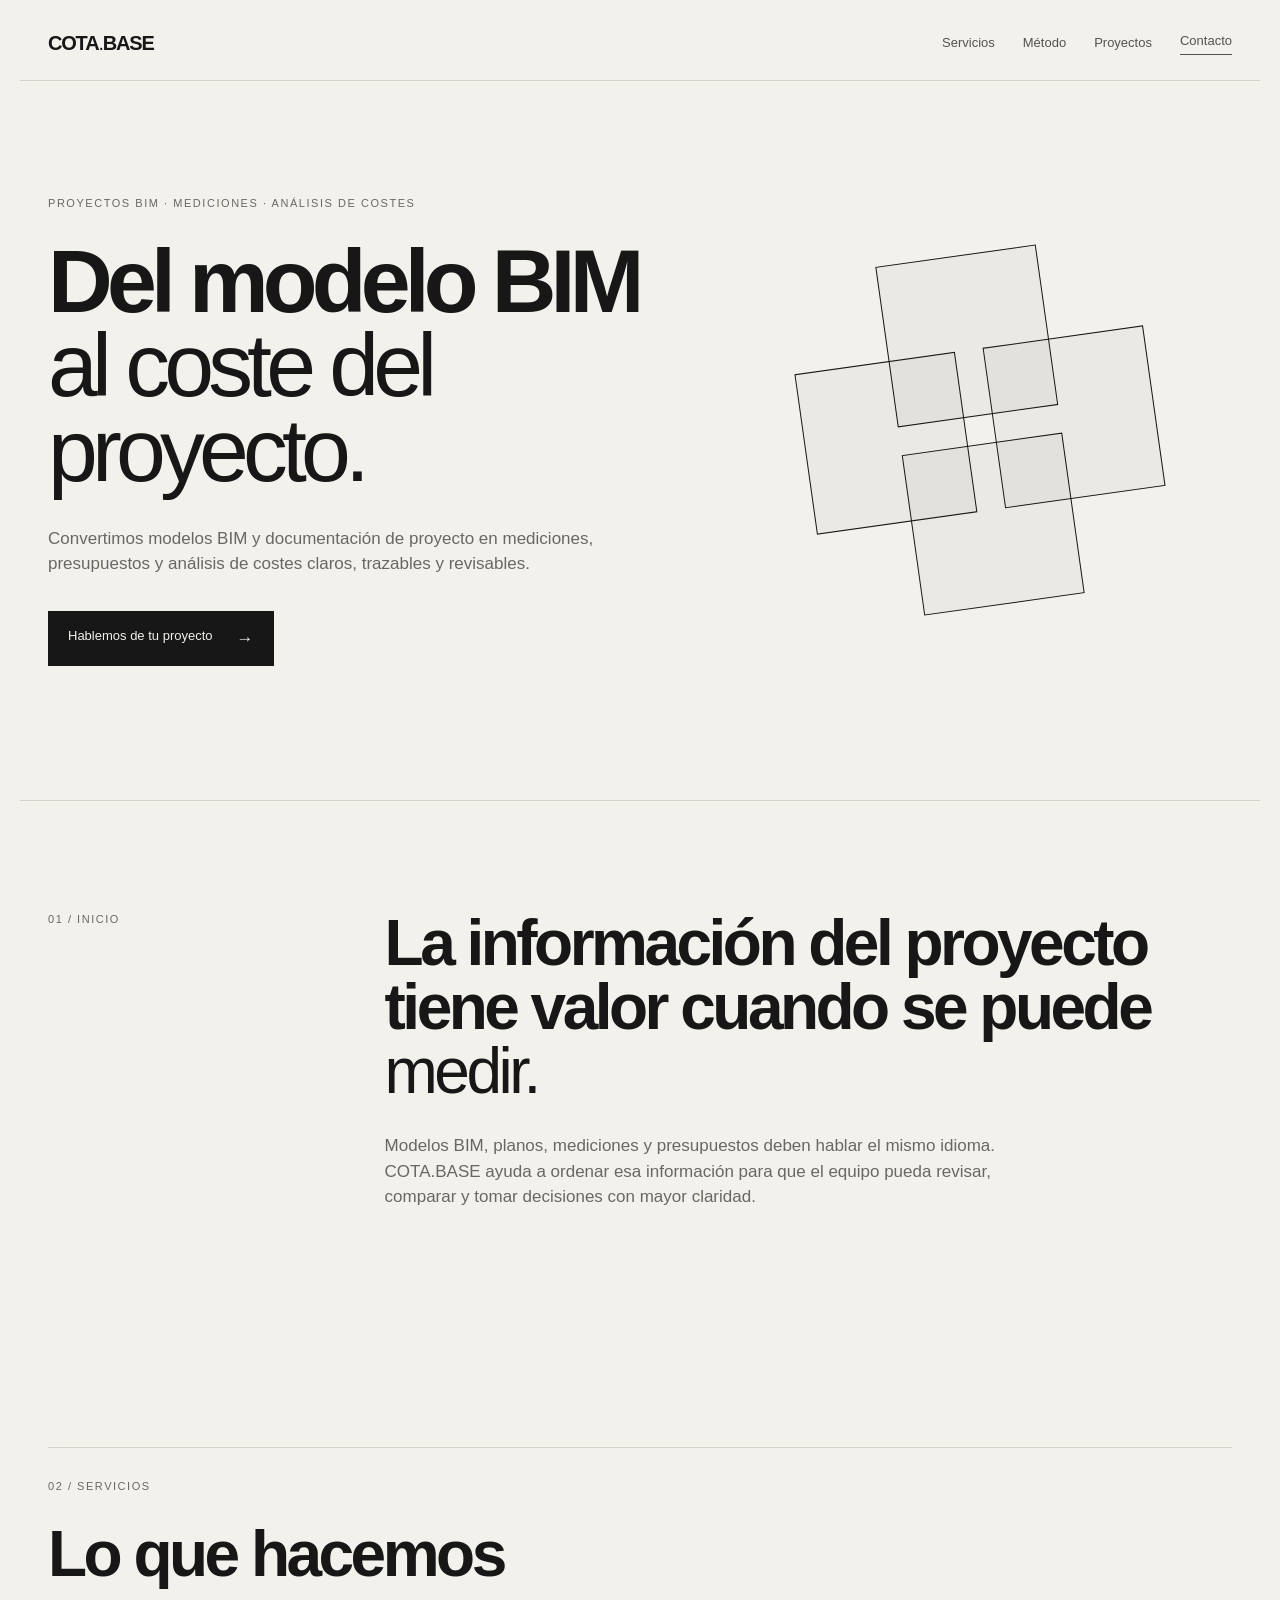
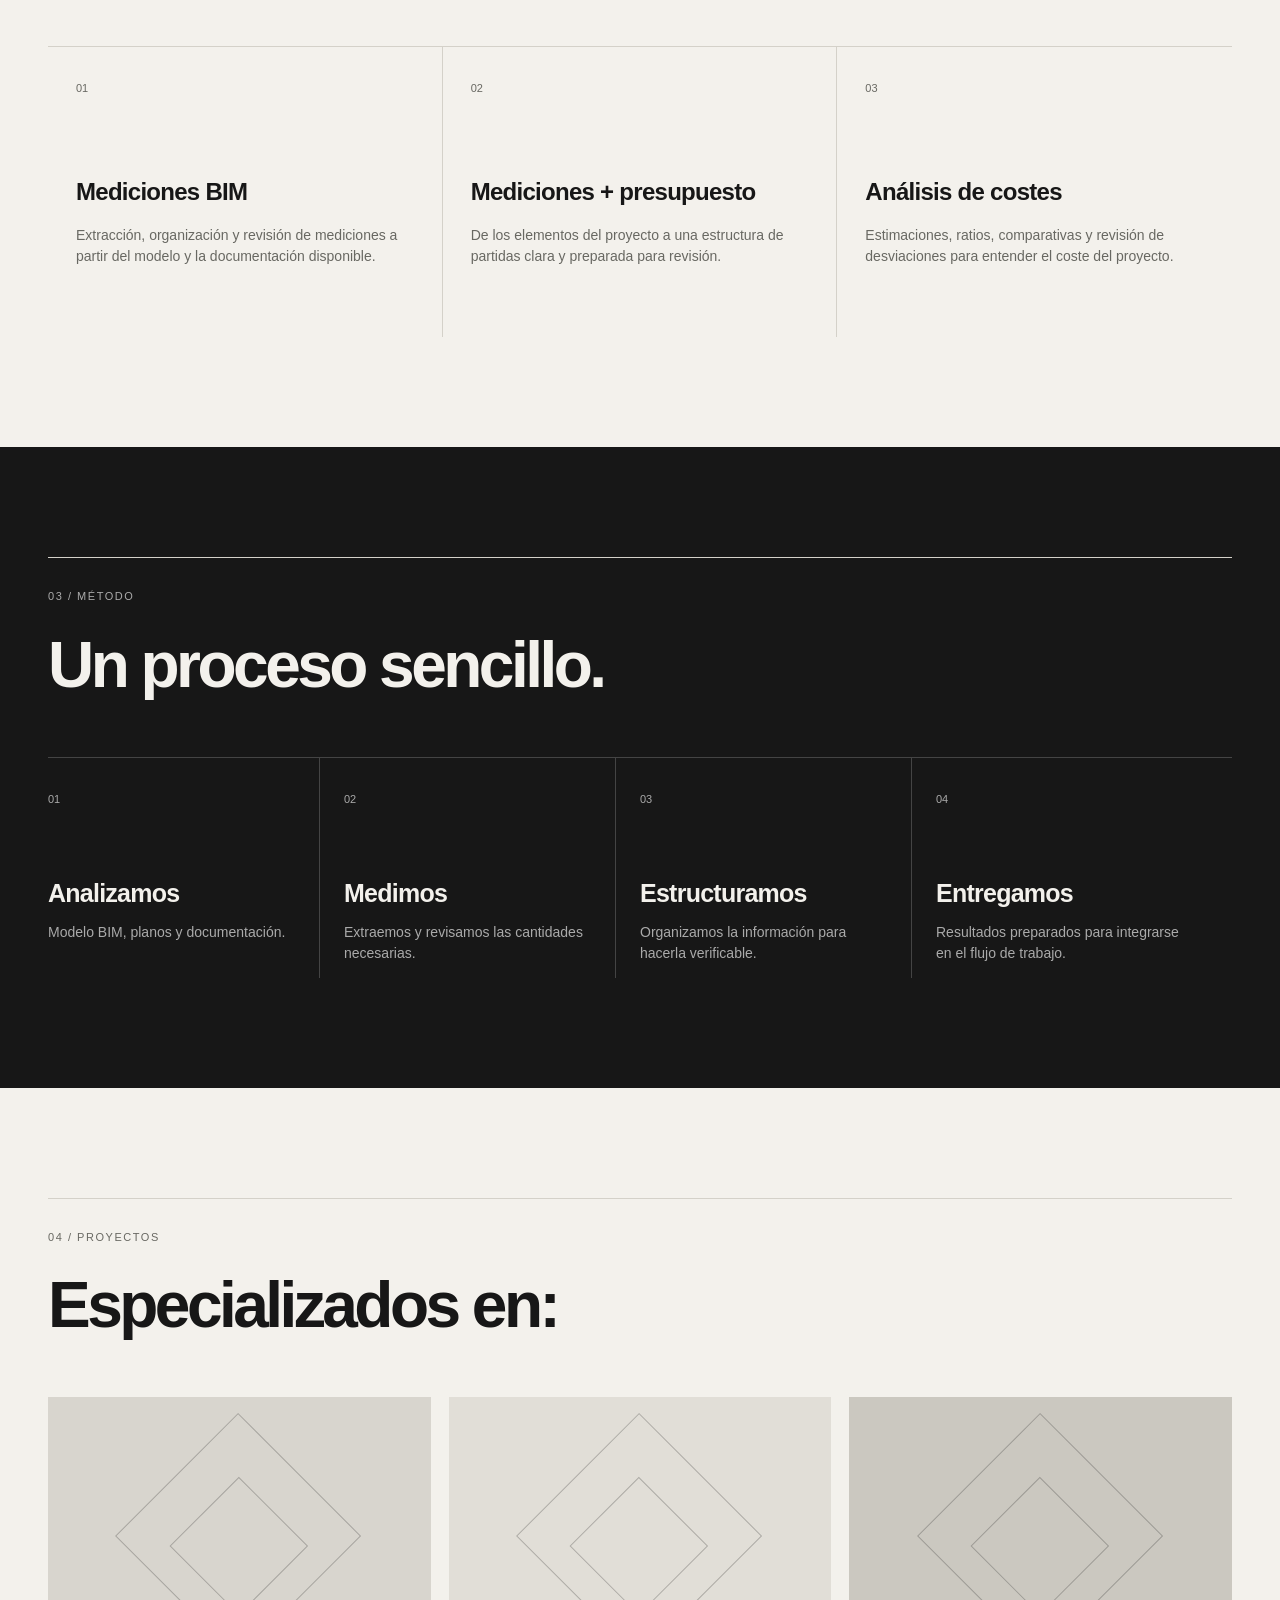
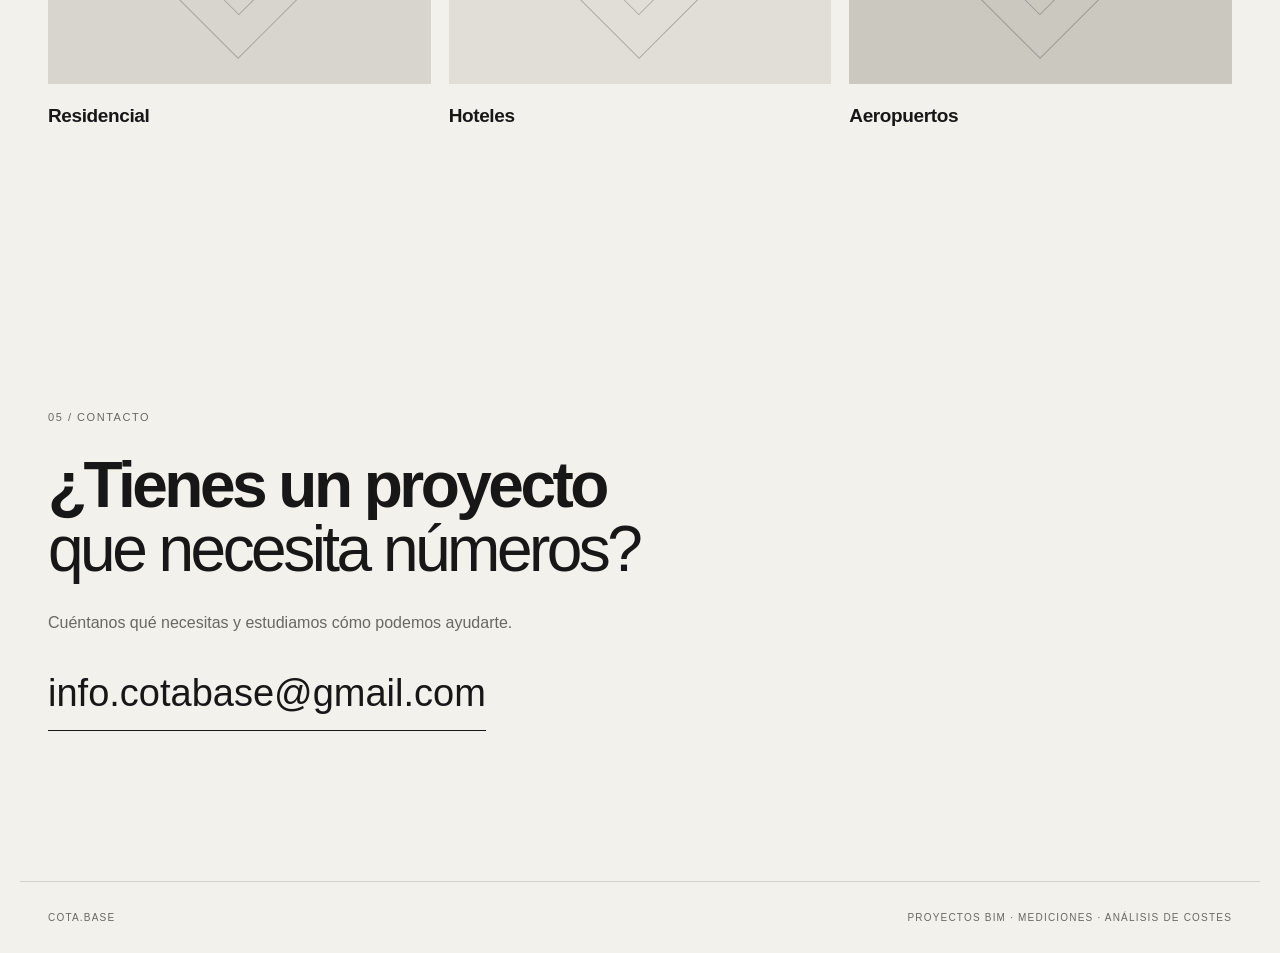
==== index.html @ 2d9bcf8b "Add files via upload" ====
<!DOCTYPE html>
<html lang="es">
<head>
  <meta charset="UTF-8">
  <meta name="viewport" content="width=device-width, initial-scale=1.0">
  <meta name="description" content="COTA.BASE — Mediciones BIM, presupuestos y análisis de costes para proyectos de arquitectura.">
  <title>COTA.BASE — Proyectos BIM · Mediciones · Análisis de costes</title>
  <link rel="stylesheet" href="style.css">
</head>
<body>
  <header class="header">
    <a class="logo" href="#inicio">COTA<span>.</span>BASE</a>
    <nav>
      <a href="#servicios">Servicios</a>
      <a href="#metodo">Método</a>
      <a href="#proyectos">Proyectos</a>
      <a class="nav-cta" href="#contacto">Contacto</a>
    </nav>
  </header>

  <main>
    <section class="hero" id="inicio">
      <div class="hero-copy">
        <p class="eyebrow">PROYECTOS BIM · MEDICIONES · ANÁLISIS DE COSTES</p>
        <h1>Del modelo BIM<br><em>al coste del proyecto.</em></h1>
        <p class="hero-text">
          Convertimos modelos BIM y documentación de proyecto en mediciones,
          presupuestos y análisis de costes claros, trazables y revisables.
        </p>
        <a class="button" href="#contacto">Hablemos de tu proyecto <span>→</span></a>
      </div>
      <div class="hero-mark" aria-hidden="true">
        <div class="cube cube-a"></div>
        <div class="cube cube-b"></div>
        <div class="cube cube-c"></div>
        <div class="cube cube-d"></div>
      </div>
    </section>

    <section class="intro">
      <p class="section-number">01 / INICIO</p>
      <div>
        <h2>La información del proyecto tiene valor cuando se puede <span>medir.</span></h2>
        <p>
          Modelos BIM, planos, mediciones y presupuestos deben hablar el mismo idioma.
          COTA.BASE ayuda a ordenar esa información para que el equipo pueda revisar,
          comparar y tomar decisiones con mayor claridad.
        </p>
      </div>
    </section>

    <section class="services" id="servicios">
      <div class="section-head">
        <p class="section-number">02 / SERVICIOS</p>
        <h2>Lo que hacemos</h2>
      </div>
      <div class="service-grid">
        <article class="service">
          <span>01</span>
          <h3>Mediciones BIM</h3>
          <p>Extracción, organización y revisión de mediciones a partir del modelo y la documentación disponible.</p>
        </article>
        <article class="service">
          <span>02</span>
          <h3>Mediciones + presupuesto</h3>
          <p>De los elementos del proyecto a una estructura de partidas clara y preparada para revisión.</p>
        </article>
        <article class="service">
          <span>03</span>
          <h3>Análisis de costes</h3>
          <p>Estimaciones, ratios, comparativas y revisión de desviaciones para entender el coste del proyecto.</p>
        </article>
      </div>
    </section>

    <section class="method" id="metodo">
      <div class="section-head">
        <p class="section-number">03 / MÉTODO</p>
        <h2>Un proceso sencillo.</h2>
      </div>
      <div class="steps">
        <div class="step"><b>01</b><h3>Analizamos</h3><p>Modelo BIM, planos y documentación.</p></div>
        <div class="step"><b>02</b><h3>Medimos</h3><p>Extraemos y revisamos las cantidades necesarias.</p></div>
        <div class="step"><b>03</b><h3>Estructuramos</h3><p>Organizamos la información para hacerla verificable.</p></div>
        <div class="step"><b>04</b><h3>Entregamos</h3><p>Resultados preparados para integrarse en el flujo de trabajo.</p></div>
      </div>
    </section>

    <section class="projects" id="proyectos">
      <div class="section-head">
        <p class="section-number">04 / PROYECTOS</p>
        <h2>Especializados en:</h2>
      </div>
      <div class="project-grid">
        <article class="project"><div class="project-image"></div><div><h3>Residencial<h3></div></article>
        <article class="project"><div class="project-image alt"></div><div><h3>Hoteles<h3></div></article>
        <article class="project"><div class="project-image third"></div><div><h3>Aeropuertos<h3></div></article>
      </div>
    </section>

    <section class="contact" id="contacto">
      <p class="section-number">05 / CONTACTO</p>
      <h2>¿Tienes un proyecto<br><em>que necesita números?</em></h2>
      <p>Cuéntanos qué necesitas y estudiamos cómo podemos ayudarte.</p>
      <a class="contact-link" href="mailto:info.cotabase@gmail.com">info.cotabase@gmail.com </a>
    </section>
  </main>

  <footer>
    <span>COTA.BASE</span>
    <span>PROYECTOS BIM · MEDICIONES · ANÁLISIS DE COSTES</span>
  </footer>
</body>
</html>
---- style.css ----
:root {
  --bg: #f3f1ec;
  --ink: #171717;
  --muted: #686862;
  --line: #d4d1c9;
  --accent: #171717;
  --max: 1240px;
}

* { box-sizing: border-box; }
html { scroll-behavior: smooth; }
body {
  margin: 0;
  background: var(--bg);
  color: var(--ink);
  font-family: Arial, Helvetica, sans-serif;
  line-height: 1.5;
}
a { color: inherit; text-decoration: none; }
.header {
  max-width: var(--max);
  margin: auto;
  padding: 28px 28px 22px;
  display: flex;
  justify-content: space-between;
  align-items: center;
}
.logo { font-weight: 800; letter-spacing: -.06em; font-size: 20px; }
.logo span { font-weight: 400; }
nav { display: flex; gap: 28px; align-items: center; font-size: 13px; }
nav a { opacity: .72; }
nav a:hover { opacity: 1; }
.nav-cta { border-bottom: 1px solid var(--ink); padding-bottom: 4px; }

.hero {
  max-width: var(--max);
  min-height: 720px;
  margin: auto;
  padding: 90px 28px 110px;
  display: grid;
  grid-template-columns: 1.15fr .85fr;
  align-items: center;
  border-top: 1px solid var(--line);
}
.eyebrow, .section-number {
  font-size: 11px;
  letter-spacing: .14em;
  color: var(--muted);
  margin: 0 0 28px;
}
h1 {
  font-size: clamp(54px, 7vw, 96px);
  line-height: .94;
  letter-spacing: -.065em;
  margin: 0;
  font-weight: 700;
}
h1 em, .contact h2 em { font-style: normal; font-weight: 300; }
.hero-text {
  max-width: 560px;
  color: var(--muted);
  font-size: 17px;
  margin: 34px 0;
}
.button {
  display: inline-flex;
  gap: 24px;
  padding: 15px 20px;
  background: var(--ink);
  color: var(--bg);
  font-size: 13px;
}
.button span, .contact-link span { font-size: 17px; }

.hero-mark {
  width: min(360px, 70%);
  aspect-ratio: 1;
  margin: auto;
  position: relative;
  transform: rotate(-8deg);
}
.cube {
  position: absolute;
  width: 46%;
  height: 46%;
  border: 1px solid var(--ink);
  background: rgba(23,23,23,.035);
}
.cube-a { top: 0; left: 27%; }
.cube-b { top: 27%; left: 0; }
.cube-c { top: 27%; right: 0; }
.cube-d { bottom: 0; left: 27%; }

section { max-width: var(--max); margin: auto; padding: 110px 28px; }
.intro, .section-head { border-top: 1px solid var(--line); }
.intro { display: grid; grid-template-columns: .35fr 1fr; gap: 40px; }
.intro h2, .section-head h2, .contact h2 {
  font-size: clamp(38px, 5vw, 68px);
  line-height: 1;
  letter-spacing: -.055em;
  max-width: 900px;
  margin: 0 0 30px;
}
.intro h2 span { font-weight: 300; }
.intro p:not(.section-number) { color: var(--muted); max-width: 650px; font-size: 17px; }

.section-head { padding-top: 30px; }
.section-head h2 { margin-bottom: 60px; }

.service-grid { display: grid; grid-template-columns: repeat(3, 1fr); border-top: 1px solid var(--line); }
.service { min-height: 290px; padding: 28px; border-right: 1px solid var(--line); }
.service:last-child { border-right: 0; }
.service span { font-size: 11px; color: var(--muted); }
.service h3 { font-size: 24px; letter-spacing: -.03em; margin: 75px 0 15px; }
.service p, .step p, .project p { color: var(--muted); font-size: 14px; margin: 0; }

.method { background: var(--ink); color: var(--bg); max-width: none; padding-left: max(28px, calc((100vw - var(--max))/2 + 28px)); padding-right: max(28px, calc((100vw - var(--max))/2 + 28px)); }
.method .section-number { color: #aaa; }
.steps { display: grid; grid-template-columns: repeat(4, 1fr); border-top: 1px solid #444; }
.step { padding: 28px 24px 0 0; border-right: 1px solid #444; margin-right: 24px; min-height: 220px; }
.step:last-child { border: 0; }
.step b { font-size: 11px; font-weight: normal; color: #aaa; }
.step h3 { font-size: 25px; margin: 65px 0 10px; letter-spacing: -.03em; }
.step p { color: #aaa; }

.project-grid { display: grid; grid-template-columns: repeat(3, 1fr); gap: 18px; }
.project-image {
  aspect-ratio: 4/3;
  background: #d8d5ce;
  display: flex;
  align-items: flex-end;
  padding: 18px;
  position: relative;
  overflow: hidden;
}
.project-image::before, .project-image::after {
  content: "";
  position: absolute;
  border: 1px solid rgba(23,23,23,.25);
  transform: rotate(45deg);
}
.project-image::before { width: 45%; aspect-ratio: 1; top: 18%; left: 27%; }
.project-image::after { width: 25%; aspect-ratio: 1; top: 35%; left: 37%; }
.project-image.alt { background: #e1ded7; }
.project-image.third { background: #cbc8c0; }
.project-image span { position: relative; z-index: 2; font-size: 10px; letter-spacing: .12em; }
.project h3 { margin: 18px 0 4px; font-size: 19px; letter-spacing: -.02em; }

.contact { max-width: var(--max); padding-top: 150px; padding-bottom: 150px; }
.contact h2 { max-width: 1000px; }
.contact > p:not(.section-number) { color: var(--muted); margin: 30px 0; }
.contact-link { display: inline-flex; gap: 20px; font-size: clamp(22px, 3vw, 38px); border-bottom: 1px solid var(--ink); padding-bottom: 8px; }

footer {
  border-top: 1px solid var(--line);
  max-width: var(--max);
  margin: auto;
  padding: 28px;
  display: flex;
  justify-content: space-between;
  font-size: 10px;
  letter-spacing: .12em;
  color: var(--muted);
}

@media (max-width: 760px) {
  nav a:not(.nav-cta) { display: none; }
  .hero { grid-template-columns: 1fr; min-height: auto; padding-top: 70px; }
  .hero-mark { margin-top: 70px; width: 260px; }
  .intro { grid-template-columns: 1fr; }
  .service-grid, .steps, .project-grid { grid-template-columns: 1fr; }
  .service { border-right: 0; border-bottom: 1px solid var(--line); min-height: auto; padding-bottom: 38px; }
  .service h3 { margin-top: 45px; }
  .step { border-right: 0; border-bottom: 1px solid #444; margin-right: 0; }
  footer { flex-direction: column; gap: 10px; }
}
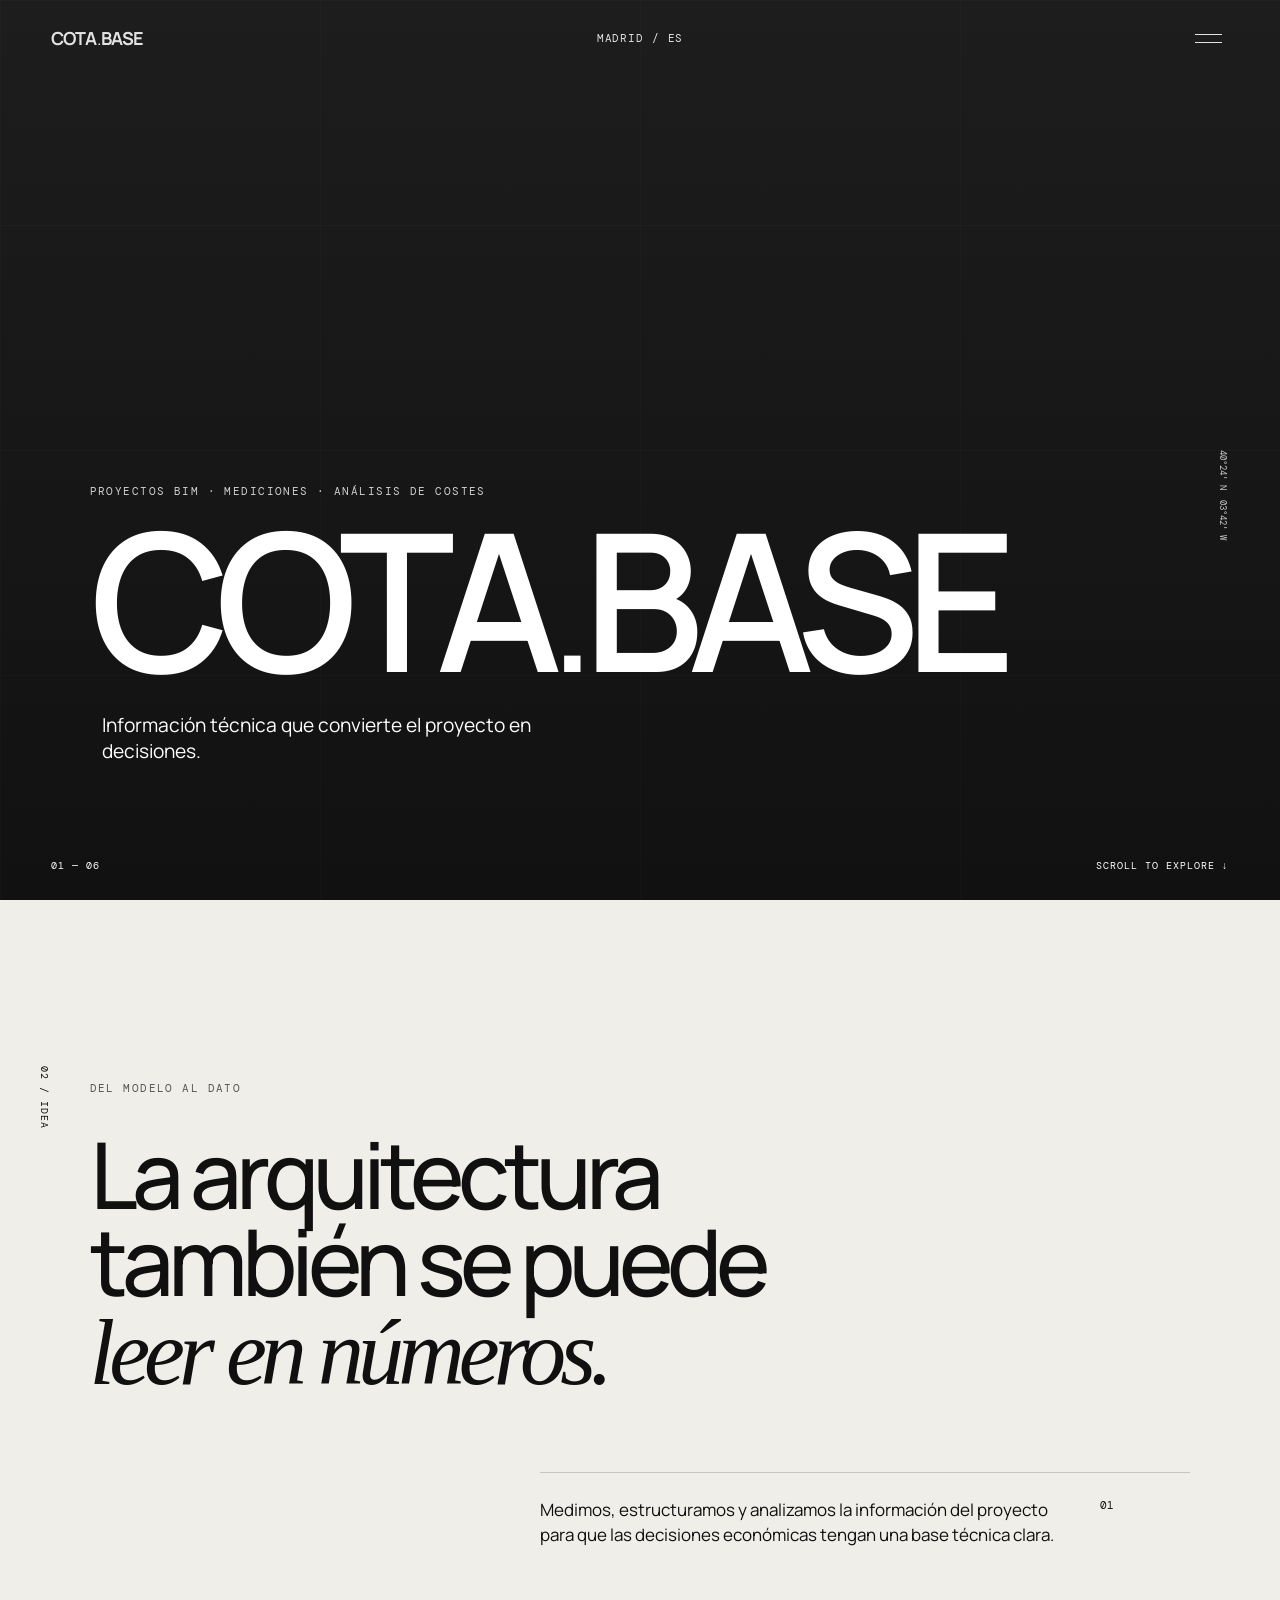
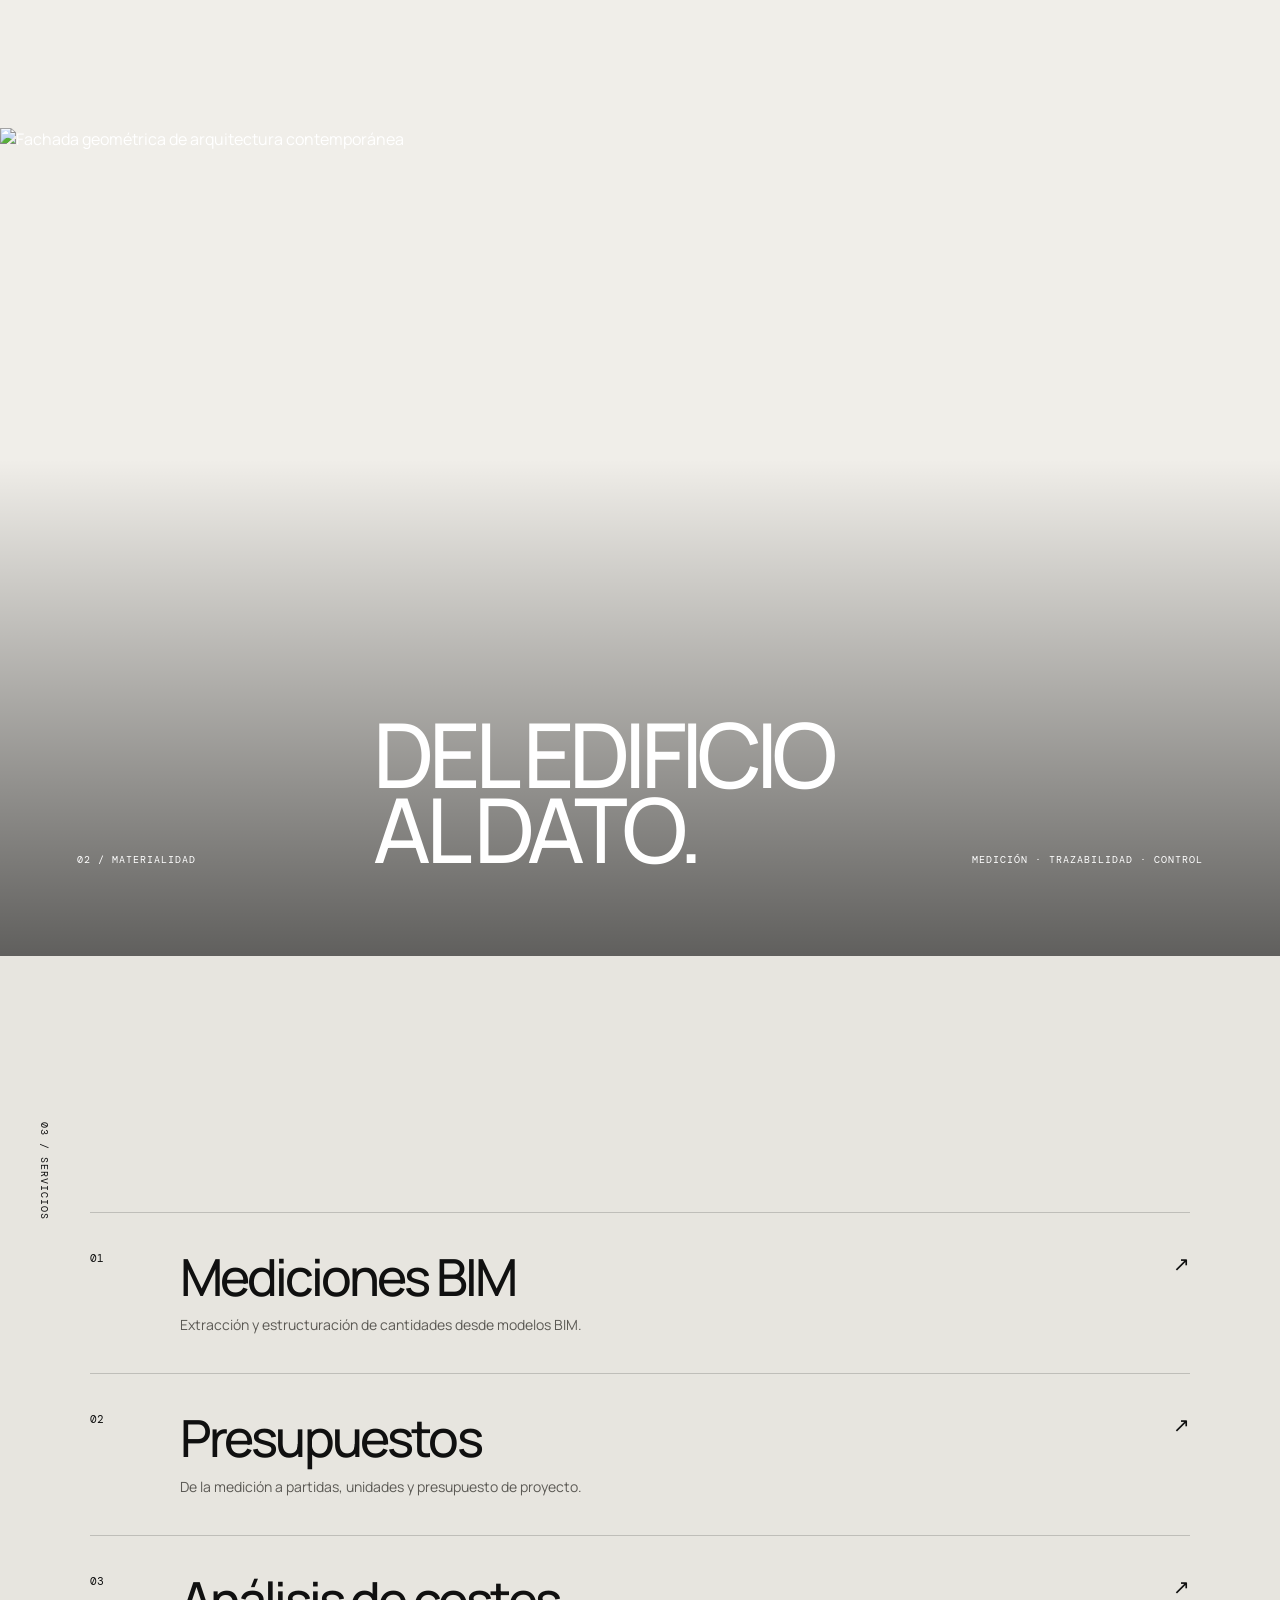
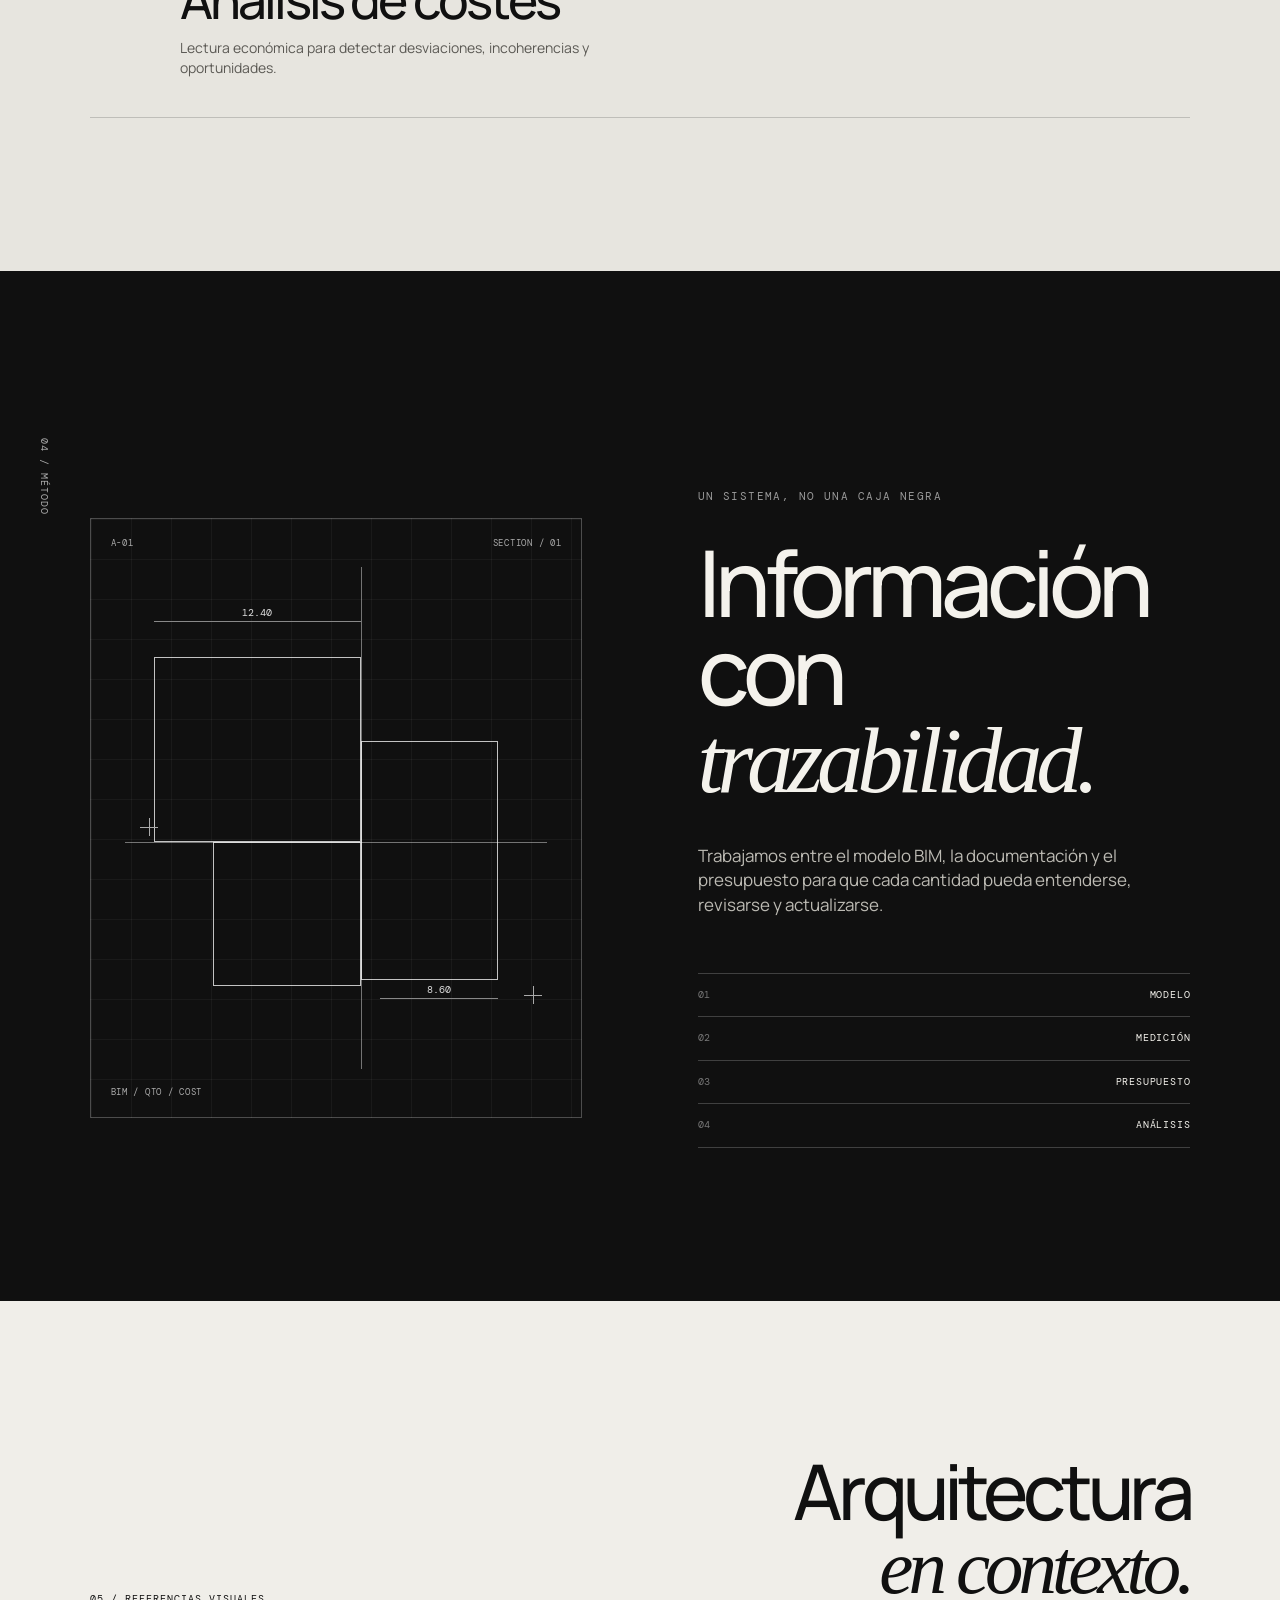
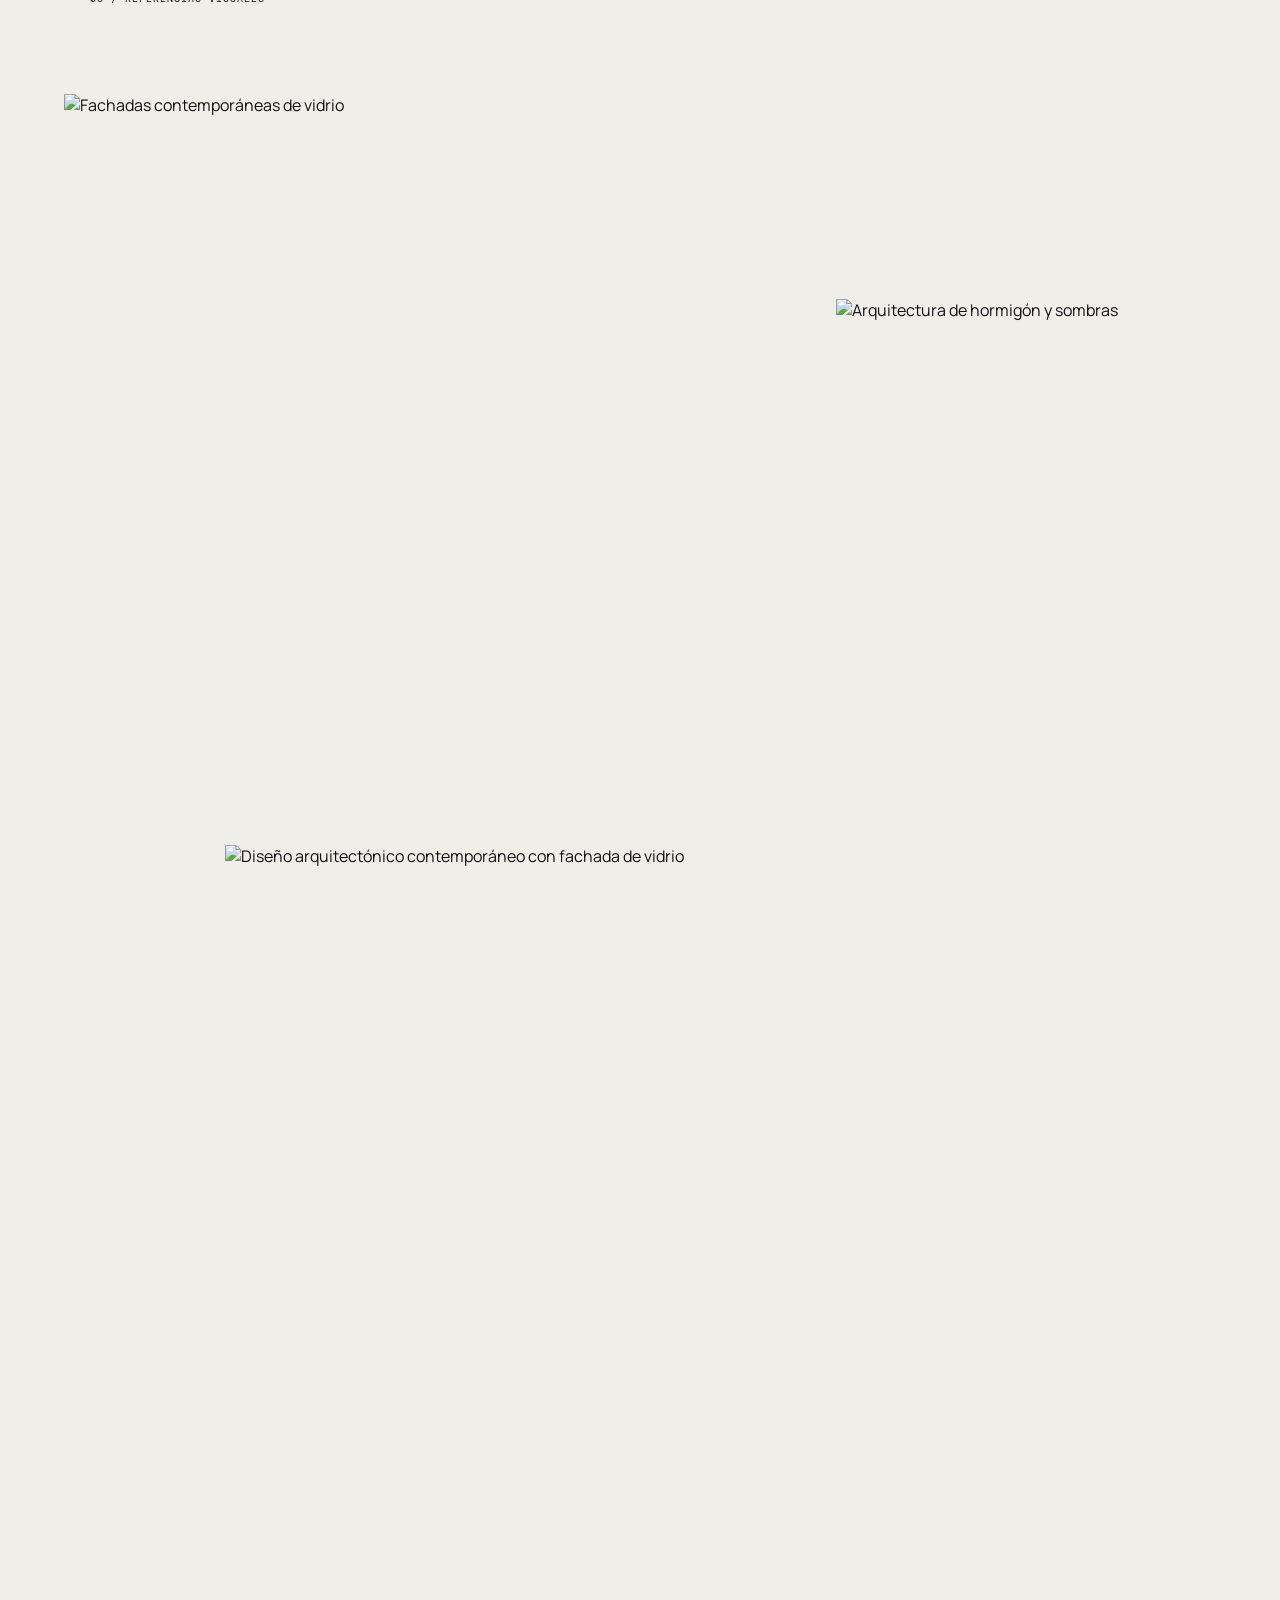
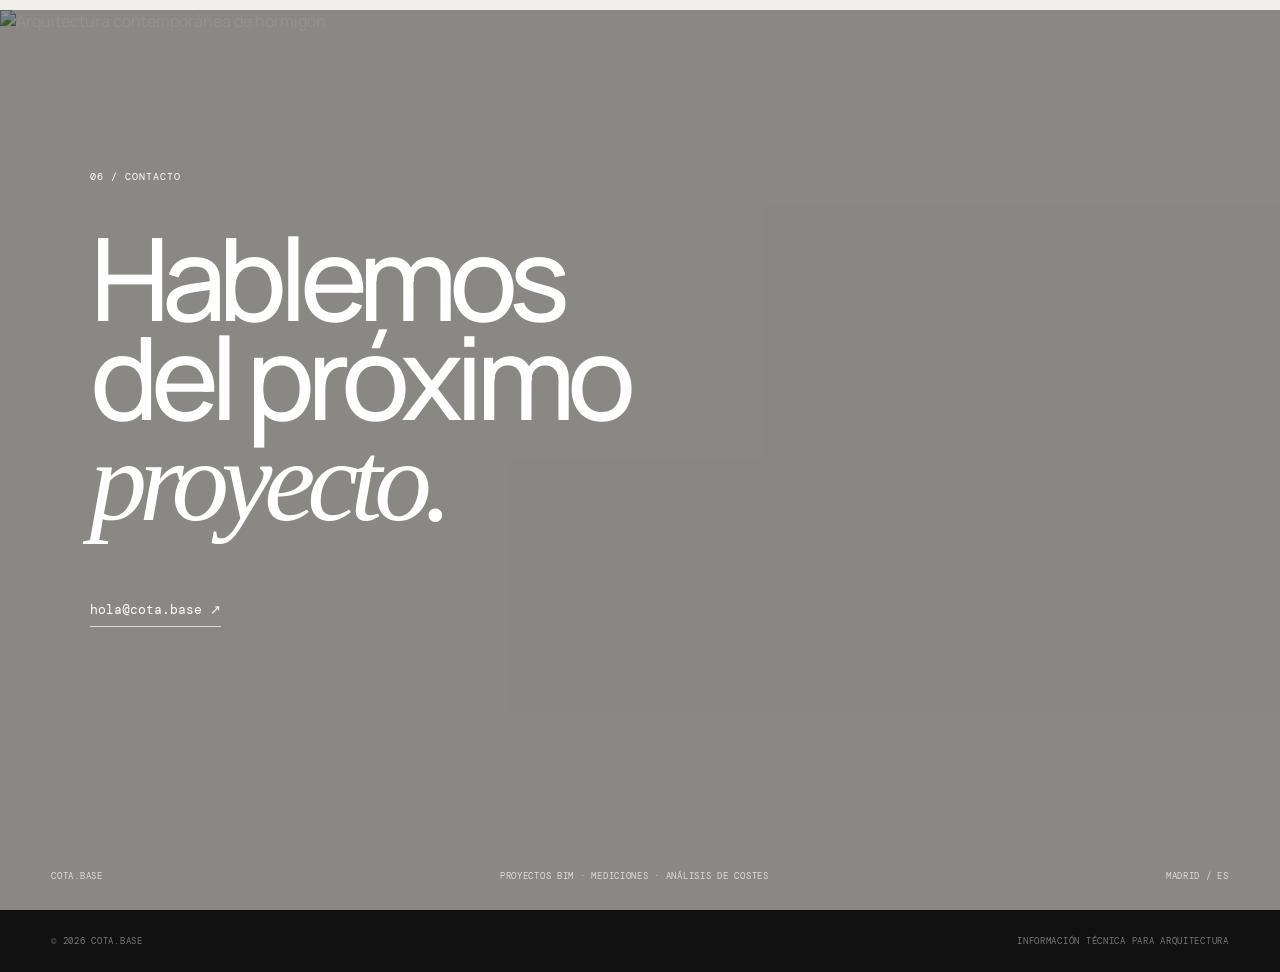
==== commit 95e4ed7f: "Add files via upload" ====
--- a/index.html
+++ b/index.html
@@ -1,114 +1,69 @@
-<!DOCTYPE html>
+<!doctype html>
 <html lang="es">
 <head>
-  <meta charset="UTF-8">
-  <meta name="viewport" content="width=device-width, initial-scale=1.0">
-  <meta name="description" content="COTA.BASE — Mediciones BIM, presupuestos y análisis de costes para proyectos de arquitectura.">
-  <title>COTA.BASE — Proyectos BIM · Mediciones · Análisis de costes</title>
-  <link rel="stylesheet" href="style.css">
+<meta charset="utf-8">
+<meta name="viewport" content="width=device-width,initial-scale=1">
+<meta name="description" content="COTA.BASE — Proyectos BIM, mediciones y análisis de costes para arquitectura.">
+<title>COTA.BASE — Proyectos BIM · Mediciones · Análisis de costes</title>
+<link rel="preconnect" href="https://fonts.googleapis.com">
+<link rel="preconnect" href="https://fonts.gstatic.com" crossorigin>
+<link href="https://fonts.googleapis.com/css2?family=DM+Mono:wght@400;500&family=Manrope:wght@400;500;600;700&display=swap" rel="stylesheet">
+<link rel="stylesheet" href="style.css">
 </head>
 <body>
-  <header class="header">
-    <a class="logo" href="#inicio">COTA<span>.</span>BASE</a>
-    <nav>
-      <a href="#servicios">Servicios</a>
-      <a href="#metodo">Método</a>
-      <a href="#proyectos">Proyectos</a>
-      <a class="nav-cta" href="#contacto">Contacto</a>
-    </nav>
-  </header>
+<header class="site-header">
+<a class="brand" href="#top">COTA<span>.</span>BASE</a><div class="header-meta">MADRID / ES</div>
+<button class="menu-button" aria-label="Menú"><span></span><span></span></button>
+</header>
 
-  <main>
-    <section class="hero" id="inicio">
-      <div class="hero-copy">
-        <p class="eyebrow">PROYECTOS BIM · MEDICIONES · ANÁLISIS DE COSTES</p>
-        <h1>Del modelo BIM<br><em>al coste del proyecto.</em></h1>
-        <p class="hero-text">
-          Convertimos modelos BIM y documentación de proyecto en mediciones,
-          presupuestos y análisis de costes claros, trazables y revisables.
-        </p>
-        <a class="button" href="#contacto">Hablemos de tu proyecto <span>→</span></a>
-      </div>
-      <div class="hero-mark" aria-hidden="true">
-        <div class="cube cube-a"></div>
-        <div class="cube cube-b"></div>
-        <div class="cube cube-c"></div>
-        <div class="cube cube-d"></div>
-      </div>
-    </section>
+<main id="top">
+<section class="hero">
+<div class="hero-image"></div><div class="hero-shade"></div><div class="hero-grid"></div>
+<div class="hero-content"><p class="eyebrow">PROYECTOS BIM · MEDICIONES · ANÁLISIS DE COSTES</p>
+<h1>COTA<span>.</span>BASE</h1><p class="hero-intro">Información técnica que convierte el proyecto en decisiones.</p></div>
+<div class="hero-bottom"><span>01 — 06</span><span>SCROLL TO EXPLORE ↓</span></div>
+<div class="coordinates">40°24' N&nbsp;&nbsp;03°42' W</div>
+</section>
 
-    <section class="intro">
-      <p class="section-number">01 / INICIO</p>
-      <div>
-        <h2>La información del proyecto tiene valor cuando se puede <span>medir.</span></h2>
-        <p>
-          Modelos BIM, planos, mediciones y presupuestos deben hablar el mismo idioma.
-          COTA.BASE ayuda a ordenar esa información para que el equipo pueda revisar,
-          comparar y tomar decisiones con mayor claridad.
-        </p>
-      </div>
-    </section>
+<section class="statement section">
+<div class="section-index">02 / IDEA</div><div class="statement-copy">
+<p class="kicker">DEL MODELO AL DATO</p>
+<h2>La arquitectura<br>también se puede<br><em>leer en números.</em></h2>
+<div class="statement-detail"><p>Medimos, estructuramos y analizamos la información del proyecto para que las decisiones económicas tengan una base técnica clara.</p><span>01</span></div>
+</div></section>
 
-    <section class="services" id="servicios">
-      <div class="section-head">
-        <p class="section-number">02 / SERVICIOS</p>
-        <h2>Lo que hacemos</h2>
-      </div>
-      <div class="service-grid">
-        <article class="service">
-          <span>01</span>
-          <h3>Mediciones BIM</h3>
-          <p>Extracción, organización y revisión de mediciones a partir del modelo y la documentación disponible.</p>
-        </article>
-        <article class="service">
-          <span>02</span>
-          <h3>Mediciones + presupuesto</h3>
-          <p>De los elementos del proyecto a una estructura de partidas clara y preparada para revisión.</p>
-        </article>
-        <article class="service">
-          <span>03</span>
-          <h3>Análisis de costes</h3>
-          <p>Estimaciones, ratios, comparativas y revisión de desviaciones para entender el coste del proyecto.</p>
-        </article>
-      </div>
-    </section>
+<section class="image-break">
+<img src="https://images.pexels.com/photos/13681731/pexels-photo-13681731.jpeg?auto=compress&cs=tinysrgb&w=2400" alt="Fachada geométrica de arquitectura contemporánea">
+<div class="image-caption"><span>02 / MATERIALIDAD</span><strong>DEL EDIFICIO<br>AL DATO.</strong><span>MEDICIÓN · TRAZABILIDAD · CONTROL</span></div>
+</section>
 
-    <section class="method" id="metodo">
-      <div class="section-head">
-        <p class="section-number">03 / MÉTODO</p>
-        <h2>Un proceso sencillo.</h2>
-      </div>
-      <div class="steps">
-        <div class="step"><b>01</b><h3>Analizamos</h3><p>Modelo BIM, planos y documentación.</p></div>
-        <div class="step"><b>02</b><h3>Medimos</h3><p>Extraemos y revisamos las cantidades necesarias.</p></div>
-        <div class="step"><b>03</b><h3>Estructuramos</h3><p>Organizamos la información para hacerla verificable.</p></div>
-        <div class="step"><b>04</b><h3>Entregamos</h3><p>Resultados preparados para integrarse en el flujo de trabajo.</p></div>
-      </div>
-    </section>
+<section class="services section">
+<div class="section-index">03 / SERVICIOS</div><div class="services-list">
+<article class="service-row"><span class="service-number">01</span><div><h3>Mediciones BIM</h3><p>Extracción y estructuración de cantidades desde modelos BIM.</p></div><span class="arrow">↗</span></article>
+<article class="service-row"><span class="service-number">02</span><div><h3>Presupuestos</h3><p>De la medición a partidas, unidades y presupuesto de proyecto.</p></div><span class="arrow">↗</span></article>
+<article class="service-row"><span class="service-number">03</span><div><h3>Análisis de costes</h3><p>Lectura económica para detectar desviaciones, incoherencias y oportunidades.</p></div><span class="arrow">↗</span></article>
+</div></section>
 
-    <section class="projects" id="proyectos">
-      <div class="section-head">
-        <p class="section-number">04 / PROYECTOS</p>
-        <h2>Especializados en:</h2>
-      </div>
-      <div class="project-grid">
-        <article class="project"><div class="project-image"></div><div><h3>Residencial<h3></div></article>
-        <article class="project"><div class="project-image alt"></div><div><h3>Hoteles<h3></div></article>
-        <article class="project"><div class="project-image third"></div><div><h3>Aeropuertos<h3></div></article>
-      </div>
-    </section>
+<section class="technical section">
+<div class="section-index">04 / MÉTODO</div><div class="technical-layout">
+<div class="blueprint"><span class="bp-label bp-a">A-01</span><span class="bp-label bp-b">SECTION / 01</span><div class="bp-line horizontal"></div><div class="bp-line vertical"></div><div class="bp-box box-one"></div><div class="bp-box box-two"></div><div class="bp-box box-three"></div><div class="bp-dimension dim-one"><span>12.40</span></div><div class="bp-dimension dim-two"><span>8.60</span></div><div class="bp-cross cross-one"></div><div class="bp-cross cross-two"></div><span class="bp-note">BIM / QTO / COST</span></div>
+<div class="technical-copy"><p class="kicker">UN SISTEMA, NO UNA CAJA NEGRA</p><h2>Información<br>con <em>trazabilidad.</em></h2><p>Trabajamos entre el modelo BIM, la documentación y el presupuesto para que cada cantidad pueda entenderse, revisarse y actualizarse.</p>
+<div class="flow"><div><b>01</b><span>MODELO</span></div><div><b>02</b><span>MEDICIÓN</span></div><div><b>03</b><span>PRESUPUESTO</span></div><div><b>04</b><span>ANÁLISIS</span></div></div></div>
+</div></section>
 
-    <section class="contact" id="contacto">
-      <p class="section-number">05 / CONTACTO</p>
-      <h2>¿Tienes un proyecto<br><em>que necesita números?</em></h2>
-      <p>Cuéntanos qué necesitas y estudiamos cómo podemos ayudarte.</p>
-      <a class="contact-link" href="mailto:info.cotabase@gmail.com">info.cotabase@gmail.com </a>
-    </section>
-  </main>
+<section class="projects">
+<div class="projects-head"><span>05 / REFERENCIAS VISUALES</span><h2>Arquitectura<br><em>en contexto.</em></h2></div>
+<div class="project-grid">
+<figure class="project project-large"><img src="https://images.pexels.com/photos/29168217/pexels-photo-29168217.jpeg?auto=compress&cs=tinysrgb&w=1800" alt="Fachadas contemporáneas de vidrio"><figcaption><span>01</span> FACHADA / ESTRUCTURA</figcaption></figure>
+<figure class="project project-small"><img src="https://images.pexels.com/photos/36506462/pexels-photo-36506462.jpeg?auto=compress&cs=tinysrgb&w=1400" alt="Arquitectura de hormigón y sombras"><figcaption><span>02</span> MATERIAL / LUZ</figcaption></figure>
+<figure class="project project-wide"><img src="https://images.pexels.com/photos/29253513/pexels-photo-29253513.jpeg?auto=compress&cs=tinysrgb&w=2000" alt="Diseño arquitectónico contemporáneo con fachada de vidrio"><figcaption><span>03</span> GEOMETRÍA / ENVOLVENTE</figcaption></figure>
+</div></section>
 
-  <footer>
-    <span>COTA.BASE</span>
-    <span>PROYECTOS BIM · MEDICIONES · ANÁLISIS DE COSTES</span>
-  </footer>
-</body>
-</html>
+<section class="closing">
+<img src="https://images.pexels.com/photos/19138321/pexels-photo-19138321.jpeg?auto=compress&cs=tinysrgb&w=2400" alt="Arquitectura contemporánea de hormigón"><div class="closing-overlay"></div>
+<div class="closing-content"><span>06 / CONTACTO</span><h2>Hablemos<br>del próximo<br><em>proyecto.</em></h2><a href="mailto:hola@cota.base" class="contact-link">hola@cota.base ↗</a></div>
+<div class="closing-footer"><span>COTA.BASE</span><span>PROYECTOS BIM · MEDICIONES · ANÁLISIS DE COSTES</span><span>MADRID / ES</span></div>
+</section>
+</main>
+<footer class="footer"><span>© 2026 COTA.BASE</span><span>INFORMACIÓN TÉCNICA PARA ARQUITECTURA</span></footer>
+</body></html>
--- a/style.css
+++ b/style.css
@@ -1,176 +1,12 @@
-:root {
-  --bg: #f3f1ec;
-  --ink: #171717;
-  --muted: #686862;
-  --line: #d4d1c9;
-  --accent: #171717;
-  --max: 1240px;
-}
-
-* { box-sizing: border-box; }
-html { scroll-behavior: smooth; }
-body {
-  margin: 0;
-  background: var(--bg);
-  color: var(--ink);
-  font-family: Arial, Helvetica, sans-serif;
-  line-height: 1.5;
-}
-a { color: inherit; text-decoration: none; }
-.header {
-  max-width: var(--max);
-  margin: auto;
-  padding: 28px 28px 22px;
-  display: flex;
-  justify-content: space-between;
-  align-items: center;
-}
-.logo { font-weight: 800; letter-spacing: -.06em; font-size: 20px; }
-.logo span { font-weight: 400; }
-nav { display: flex; gap: 28px; align-items: center; font-size: 13px; }
-nav a { opacity: .72; }
-nav a:hover { opacity: 1; }
-.nav-cta { border-bottom: 1px solid var(--ink); padding-bottom: 4px; }
-
-.hero {
-  max-width: var(--max);
-  min-height: 720px;
-  margin: auto;
-  padding: 90px 28px 110px;
-  display: grid;
-  grid-template-columns: 1.15fr .85fr;
-  align-items: center;
-  border-top: 1px solid var(--line);
-}
-.eyebrow, .section-number {
-  font-size: 11px;
-  letter-spacing: .14em;
-  color: var(--muted);
-  margin: 0 0 28px;
-}
-h1 {
-  font-size: clamp(54px, 7vw, 96px);
-  line-height: .94;
-  letter-spacing: -.065em;
-  margin: 0;
-  font-weight: 700;
-}
-h1 em, .contact h2 em { font-style: normal; font-weight: 300; }
-.hero-text {
-  max-width: 560px;
-  color: var(--muted);
-  font-size: 17px;
-  margin: 34px 0;
-}
-.button {
-  display: inline-flex;
-  gap: 24px;
-  padding: 15px 20px;
-  background: var(--ink);
-  color: var(--bg);
-  font-size: 13px;
-}
-.button span, .contact-link span { font-size: 17px; }
-
-.hero-mark {
-  width: min(360px, 70%);
-  aspect-ratio: 1;
-  margin: auto;
-  position: relative;
-  transform: rotate(-8deg);
-}
-.cube {
-  position: absolute;
-  width: 46%;
-  height: 46%;
-  border: 1px solid var(--ink);
-  background: rgba(23,23,23,.035);
-}
-.cube-a { top: 0; left: 27%; }
-.cube-b { top: 27%; left: 0; }
-.cube-c { top: 27%; right: 0; }
-.cube-d { bottom: 0; left: 27%; }
-
-section { max-width: var(--max); margin: auto; padding: 110px 28px; }
-.intro, .section-head { border-top: 1px solid var(--line); }
-.intro { display: grid; grid-template-columns: .35fr 1fr; gap: 40px; }
-.intro h2, .section-head h2, .contact h2 {
-  font-size: clamp(38px, 5vw, 68px);
-  line-height: 1;
-  letter-spacing: -.055em;
-  max-width: 900px;
-  margin: 0 0 30px;
-}
-.intro h2 span { font-weight: 300; }
-.intro p:not(.section-number) { color: var(--muted); max-width: 650px; font-size: 17px; }
-
-.section-head { padding-top: 30px; }
-.section-head h2 { margin-bottom: 60px; }
-
-.service-grid { display: grid; grid-template-columns: repeat(3, 1fr); border-top: 1px solid var(--line); }
-.service { min-height: 290px; padding: 28px; border-right: 1px solid var(--line); }
-.service:last-child { border-right: 0; }
-.service span { font-size: 11px; color: var(--muted); }
-.service h3 { font-size: 24px; letter-spacing: -.03em; margin: 75px 0 15px; }
-.service p, .step p, .project p { color: var(--muted); font-size: 14px; margin: 0; }
-
-.method { background: var(--ink); color: var(--bg); max-width: none; padding-left: max(28px, calc((100vw - var(--max))/2 + 28px)); padding-right: max(28px, calc((100vw - var(--max))/2 + 28px)); }
-.method .section-number { color: #aaa; }
-.steps { display: grid; grid-template-columns: repeat(4, 1fr); border-top: 1px solid #444; }
-.step { padding: 28px 24px 0 0; border-right: 1px solid #444; margin-right: 24px; min-height: 220px; }
-.step:last-child { border: 0; }
-.step b { font-size: 11px; font-weight: normal; color: #aaa; }
-.step h3 { font-size: 25px; margin: 65px 0 10px; letter-spacing: -.03em; }
-.step p { color: #aaa; }
-
-.project-grid { display: grid; grid-template-columns: repeat(3, 1fr); gap: 18px; }
-.project-image {
-  aspect-ratio: 4/3;
-  background: #d8d5ce;
-  display: flex;
-  align-items: flex-end;
-  padding: 18px;
-  position: relative;
-  overflow: hidden;
-}
-.project-image::before, .project-image::after {
-  content: "";
-  position: absolute;
-  border: 1px solid rgba(23,23,23,.25);
-  transform: rotate(45deg);
-}
-.project-image::before { width: 45%; aspect-ratio: 1; top: 18%; left: 27%; }
-.project-image::after { width: 25%; aspect-ratio: 1; top: 35%; left: 37%; }
-.project-image.alt { background: #e1ded7; }
-.project-image.third { background: #cbc8c0; }
-.project-image span { position: relative; z-index: 2; font-size: 10px; letter-spacing: .12em; }
-.project h3 { margin: 18px 0 4px; font-size: 19px; letter-spacing: -.02em; }
-
-.contact { max-width: var(--max); padding-top: 150px; padding-bottom: 150px; }
-.contact h2 { max-width: 1000px; }
-.contact > p:not(.section-number) { color: var(--muted); margin: 30px 0; }
-.contact-link { display: inline-flex; gap: 20px; font-size: clamp(22px, 3vw, 38px); border-bottom: 1px solid var(--ink); padding-bottom: 8px; }
-
-footer {
-  border-top: 1px solid var(--line);
-  max-width: var(--max);
-  margin: auto;
-  padding: 28px;
-  display: flex;
-  justify-content: space-between;
-  font-size: 10px;
-  letter-spacing: .12em;
-  color: var(--muted);
-}
-
-@media (max-width: 760px) {
-  nav a:not(.nav-cta) { display: none; }
-  .hero { grid-template-columns: 1fr; min-height: auto; padding-top: 70px; }
-  .hero-mark { margin-top: 70px; width: 260px; }
-  .intro { grid-template-columns: 1fr; }
-  .service-grid, .steps, .project-grid { grid-template-columns: 1fr; }
-  .service { border-right: 0; border-bottom: 1px solid var(--line); min-height: auto; padding-bottom: 38px; }
-  .service h3 { margin-top: 45px; }
-  .step { border-right: 0; border-bottom: 1px solid #444; margin-right: 0; }
-  footer { flex-direction: column; gap: 10px; }
-}
+*{box-sizing:border-box;margin:0;padding:0}
+:root{--black:#101010;--off:#f0eee9;--line:rgba(16,16,16,.18)}
+html{scroll-behavior:smooth}body{background:var(--off);color:var(--black);font-family:Manrope,Arial,sans-serif;font-size:16px;line-height:1.45}img{display:block;width:100%;height:100%;object-fit:cover}a{color:inherit;text-decoration:none}
+.site-header{position:fixed;z-index:20;top:0;left:0;width:100%;height:76px;display:grid;grid-template-columns:1fr 1fr 1fr;align-items:center;padding:0 4vw;color:#fff;mix-blend-mode:difference}.brand{font-size:18px;font-weight:700;letter-spacing:-.05em}.brand span,h1 span{font-weight:400}.header-meta{text-align:center;font:11px "DM Mono",monospace;letter-spacing:.08em}.menu-button{justify-self:end;background:none;border:0;width:34px;height:28px;display:flex;flex-direction:column;justify-content:center;gap:7px;cursor:pointer}.menu-button span{display:block;width:27px;height:1px;background:#fff}
+.hero{height:100vh;min-height:680px;position:relative;overflow:hidden;background:#222;color:#fff}.hero-image{position:absolute;inset:0;background:url("https://images.pexels.com/photos/13681731/pexels-photo-13681731.jpeg?auto=compress&cs=tinysrgb&w=2400") center/cover}.hero-shade{position:absolute;inset:0;background:linear-gradient(180deg,rgba(0,0,0,.15),rgba(0,0,0,.5))}.hero-grid{position:absolute;inset:0;background-image:linear-gradient(rgba(255,255,255,.08) 1px,transparent 1px),linear-gradient(90deg,rgba(255,255,255,.08) 1px,transparent 1px);background-size:25vw 25vh;opacity:.22}.hero-content{position:absolute;left:7vw;right:7vw;bottom:15vh}.eyebrow,.kicker{font:11px "DM Mono",monospace;letter-spacing:.13em}.eyebrow{color:rgba(255,255,255,.8);margin-bottom:24px}.hero h1{font-size:clamp(70px,15vw,230px);line-height:.8;letter-spacing:-.075em;font-weight:600}.hero-intro{max-width:430px;margin:38px 0 0 1vw;font-size:clamp(16px,1.5vw,22px);line-height:1.35}.hero-bottom{position:absolute;bottom:28px;left:4vw;right:4vw;display:flex;justify-content:space-between;font:10px "DM Mono",monospace;letter-spacing:.1em}.coordinates{position:absolute;right:4vw;top:50%;writing-mode:vertical-rl;font:9px "DM Mono",monospace;opacity:.75}
+.section{padding:12vw 7vw;position:relative}.section-index{position:absolute;left:3vw;top:13vw;font:10px "DM Mono",monospace;letter-spacing:.1em;writing-mode:vertical-rl}.statement{min-height:92vh;display:flex;align-items:center}.statement-copy{width:100%;max-width:1120px;margin:auto}.kicker{margin-bottom:36px;color:#555}.statement h2,.technical h2,.projects-head h2{font-size:clamp(48px,7.2vw,110px);line-height:.95;letter-spacing:-.065em;font-weight:500}em{font-family:Georgia,"Times New Roman",serif;font-weight:400}.statement-detail{display:flex;align-items:flex-start;gap:40px;max-width:650px;margin:75px 0 0 auto;padding-top:25px;border-top:1px solid var(--line)}.statement-detail p{font-size:17px;max-width:520px}.statement-detail span{font:11px "DM Mono",monospace}
+.image-break{height:92vh;min-height:620px;position:relative;color:#fff;overflow:hidden}.image-break:after{content:"";position:absolute;inset:0;background:linear-gradient(180deg,transparent 40%,rgba(0,0,0,.6))}.image-break img,.project img{transition:transform 1.2s ease}.image-break:hover img,.project:hover img{transform:scale(1.025)}.image-caption{position:absolute;z-index:2;left:6vw;right:6vw;bottom:7vw;display:grid;grid-template-columns:1fr 2fr 1fr;align-items:end;gap:30px}.image-caption span{font:10px "DM Mono",monospace;letter-spacing:.1em}.image-caption span:last-child{text-align:right}.image-caption strong{font-size:clamp(48px,7vw,105px);line-height:.84;letter-spacing:-.065em;font-weight:500}
+.services{background:#e7e5df}.services-list{max-width:1180px;margin:8vw auto 0}.service-row{border-top:1px solid var(--line);padding:38px 0;display:grid;grid-template-columns:90px 1fr 50px;align-items:start;transition:padding .3s ease}.service-row:last-child{border-bottom:1px solid var(--line)}.service-row:hover{padding-left:20px;padding-right:20px}.service-number,.arrow{font:11px "DM Mono",monospace}.service-row h3{font-size:clamp(32px,4vw,62px);font-weight:500;letter-spacing:-.055em;line-height:1}.service-row p{max-width:450px;margin-top:13px;color:#5b5954;font-size:14px}.arrow{text-align:right;font-size:20px}
+.technical{background:var(--black);color:#f4f2ec}.technical .section-index{color:#aaa}.technical-layout{max-width:1250px;margin:5vw auto 0;display:grid;grid-template-columns:1fr 1fr;gap:9vw;align-items:center}.blueprint{height:600px;position:relative;border:1px solid rgba(255,255,255,.25);background:linear-gradient(rgba(255,255,255,.045) 1px,transparent 1px),linear-gradient(90deg,rgba(255,255,255,.045) 1px,transparent 1px);background-size:40px 40px;overflow:hidden}.bp-label,.bp-note,.bp-dimension,.flow div{font-family:"DM Mono",monospace}.bp-label,.bp-note{position:absolute;font-size:9px;letter-spacing:.08em;color:#aaa}.bp-a{top:18px;left:20px}.bp-b{right:20px;top:18px}.bp-note{bottom:18px;left:20px}.bp-line{position:absolute;background:rgba(255,255,255,.42)}.bp-line.horizontal{left:7%;right:7%;top:54%;height:1px}.bp-line.vertical{top:8%;bottom:8%;left:55%;width:1px}.bp-box{position:absolute;border:1px solid rgba(255,255,255,.75)}.box-one{left:13%;top:23%;width:42%;height:31%}.box-two{left:55%;top:37%;width:28%;height:40%}.box-three{left:25%;top:54%;width:30%;height:24%}.bp-dimension{position:absolute;font-size:10px;color:#ddd;border-top:1px solid #888;text-align:center}.dim-one{left:13%;top:17%;width:42%}.dim-two{left:59%;top:80%;width:24%}.bp-dimension span{position:relative;top:-16px}.bp-cross{position:absolute;width:18px;height:18px}.bp-cross:before,.bp-cross:after{content:"";position:absolute;background:#aaa}.bp-cross:before{width:18px;height:1px;top:9px}.bp-cross:after{height:18px;width:1px;left:9px}.cross-one{left:10%;top:50%}.cross-two{right:8%;top:78%}.technical-copy .kicker{color:#999}.technical-copy h2{margin-bottom:38px}.technical-copy>p:not(.kicker){max-width:510px;color:#bcbab3;font-size:17px}.flow{margin-top:55px;border-top:1px solid rgba(255,255,255,.2)}.flow div{display:flex;justify-content:space-between;border-bottom:1px solid rgba(255,255,255,.2);padding:14px 0;font-size:10px;letter-spacing:.08em}.flow b{font-weight:400;color:#777}
+.projects{padding:12vw 5vw;background:var(--off)}.projects-head{display:flex;justify-content:space-between;align-items:flex-end;margin:0 2vw 7vw}.projects-head>span{font:10px "DM Mono",monospace;letter-spacing:.1em}.projects-head h2{text-align:right;font-size:clamp(45px,6vw,90px)}.project-grid{display:grid;grid-template-columns:1.4fr .75fr;gap:8vw 5vw;max-width:1300px;margin:auto}.project{position:relative;overflow:hidden}.project-large{height:72vh}.project-small{height:48vh;margin-top:16vw}.project-wide{height:68vh;grid-column:1/-1;width:72%;margin:0 auto}.project figcaption{display:flex;justify-content:space-between;margin-top:13px;font:9px "DM Mono",monospace;letter-spacing:.08em}.project figcaption span{color:#777}
+.closing{height:100vh;min-height:700px;position:relative;overflow:hidden;color:#fff}.closing img{position:absolute;inset:0}.closing-overlay{position:absolute;inset:0;background:rgba(0,0,0,.43)}.closing-content{position:absolute;left:7vw;top:17vh}.closing-content>span{font:10px "DM Mono",monospace;letter-spacing:.1em}.closing h2{margin-top:42px;font-size:clamp(62px,9vw,135px);line-height:.86;letter-spacing:-.07em;font-weight:500}.contact-link{display:inline-block;margin-top:70px;padding-bottom:8px;border-bottom:1px solid rgba(255,255,255,.7);font:13px "DM Mono",monospace}.closing-footer{position:absolute;bottom:28px;left:4vw;right:4vw;display:flex;justify-content:space-between;font:9px "DM Mono",monospace;letter-spacing:.08em;color:#ddd}.footer{background:#111;color:#777;padding:25px 4vw;display:flex;justify-content:space-between;font:9px "DM Mono",monospace;letter-spacing:.08em}
+@media(max-width:800px){.site-header{height:64px;padding:0 6vw}.header-meta{display:none}.hero{min-height:620px}.hero-content{left:6vw;right:6vw;bottom:18vh}.hero h1{font-size:20vw}.hero-intro{margin-top:28px}.hero-bottom{left:6vw;right:6vw}.coordinates{display:none}.section{padding:25vw 7vw}.section-index{position:static;writing-mode:initial;margin-bottom:55px}.statement{min-height:0}.statement h2{font-size:14vw}.statement-detail{margin-top:55px;gap:20px}.image-break{height:72vh;min-height:520px}.image-caption{left:7vw;right:7vw;bottom:10vw;display:block}.image-caption strong{display:block;margin:25px 0}.image-caption span:last-child{text-align:left}.service-row{grid-template-columns:45px 1fr 25px;padding:28px 0}.service-row h3{font-size:9vw}.technical-layout{grid-template-columns:1fr;gap:60px}.blueprint{height:420px}.projects{padding:25vw 6vw}.projects-head{display:block;margin:0 0 15vw}.projects-head h2{text-align:left;margin-top:40px;font-size:14vw}.project-grid{display:block}.project-large,.project-small,.project-wide{height:65vh;width:100%;margin:0 0 18vw}.closing-content{left:7vw;top:18vh}.closing h2{font-size:17vw}.closing-footer{left:6vw;right:6vw;gap:15px;flex-wrap:wrap}.closing-footer span:nth-child(2){display:none}.footer{padding:22px 6vw;display:block}.footer span+span{display:none}}
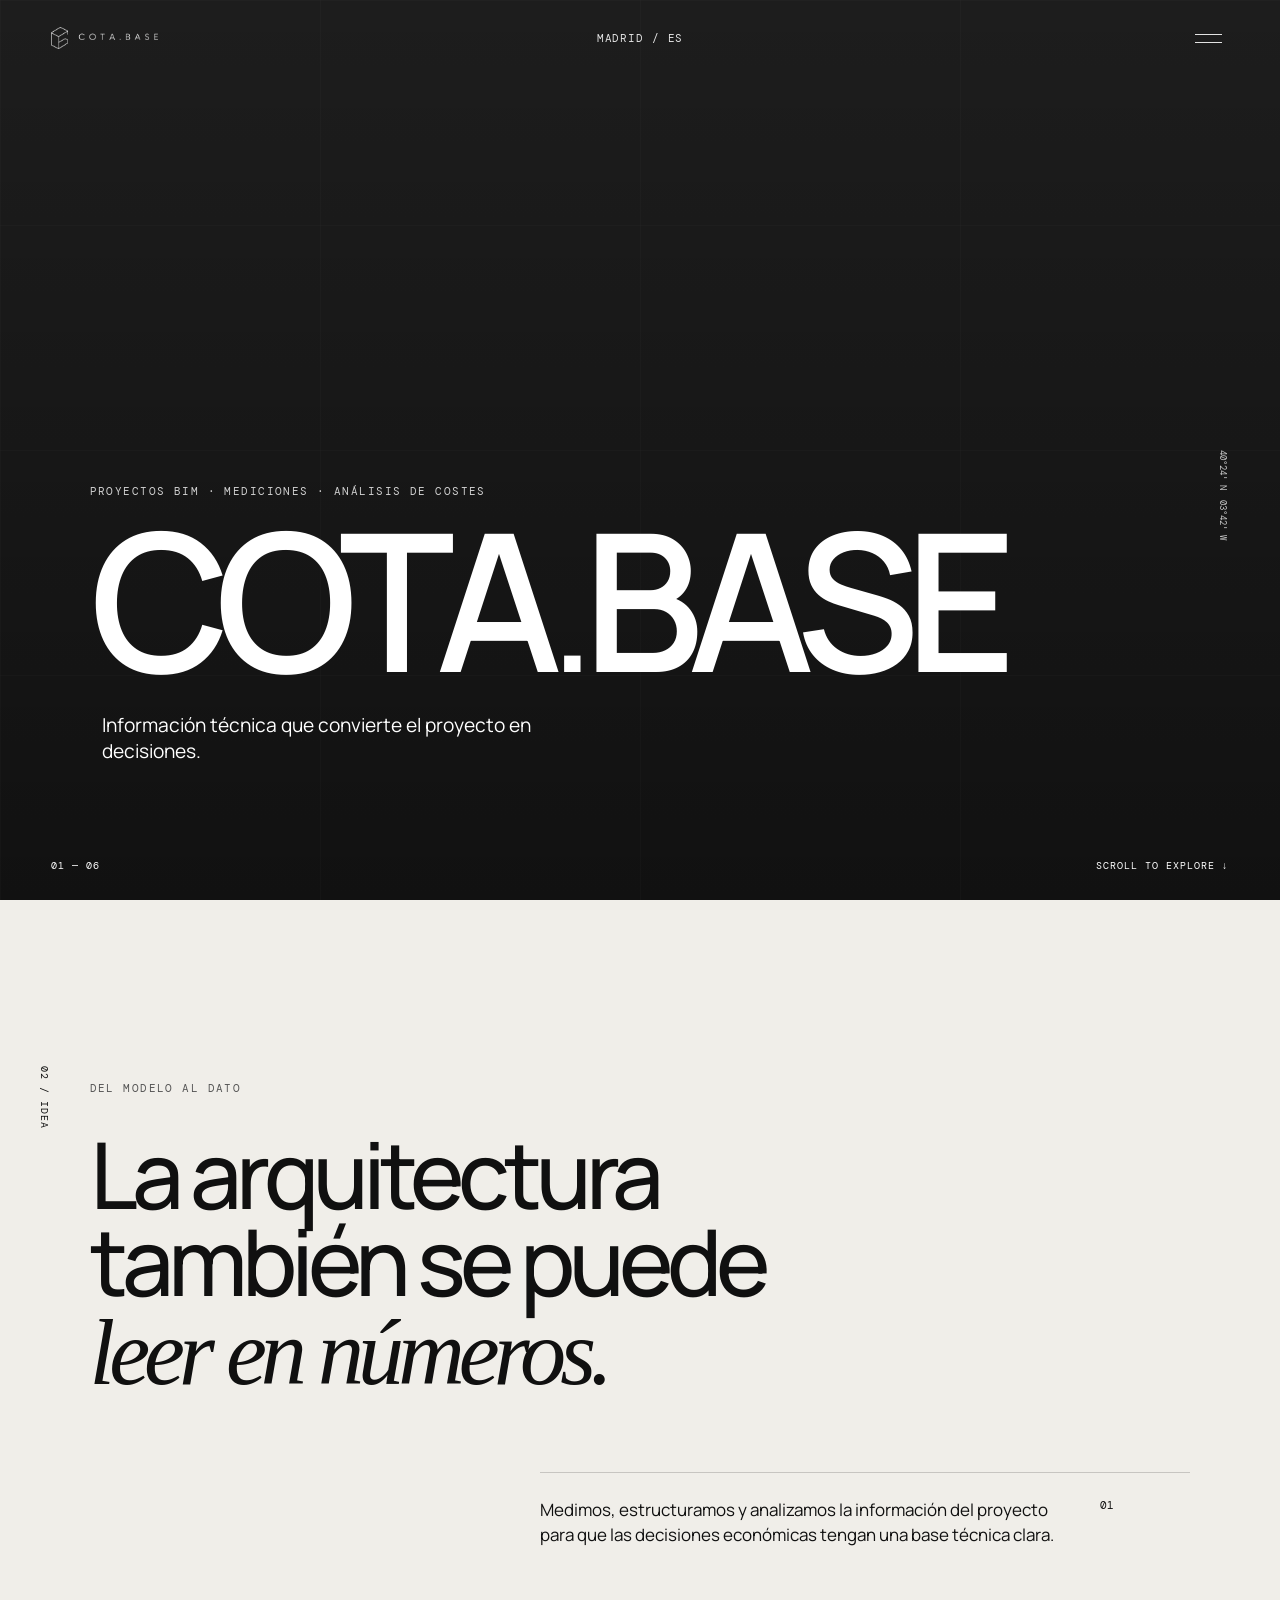
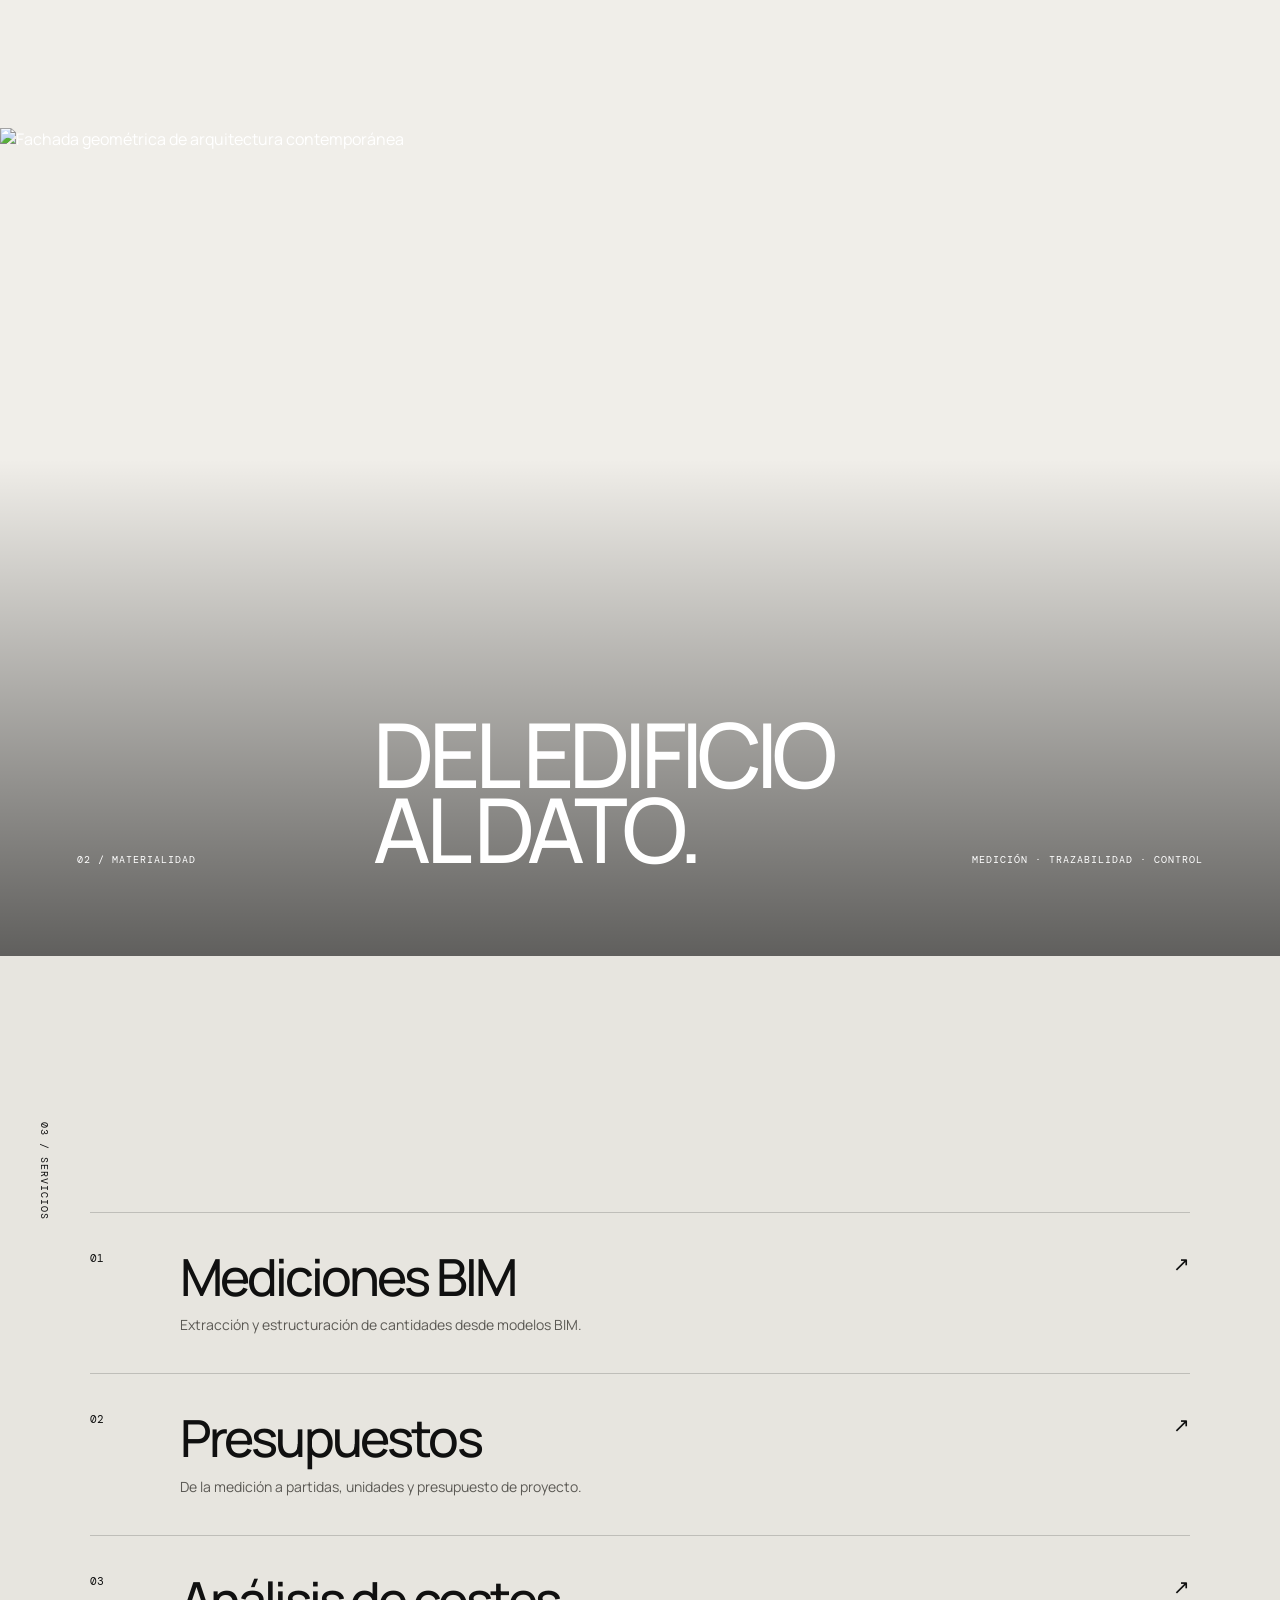
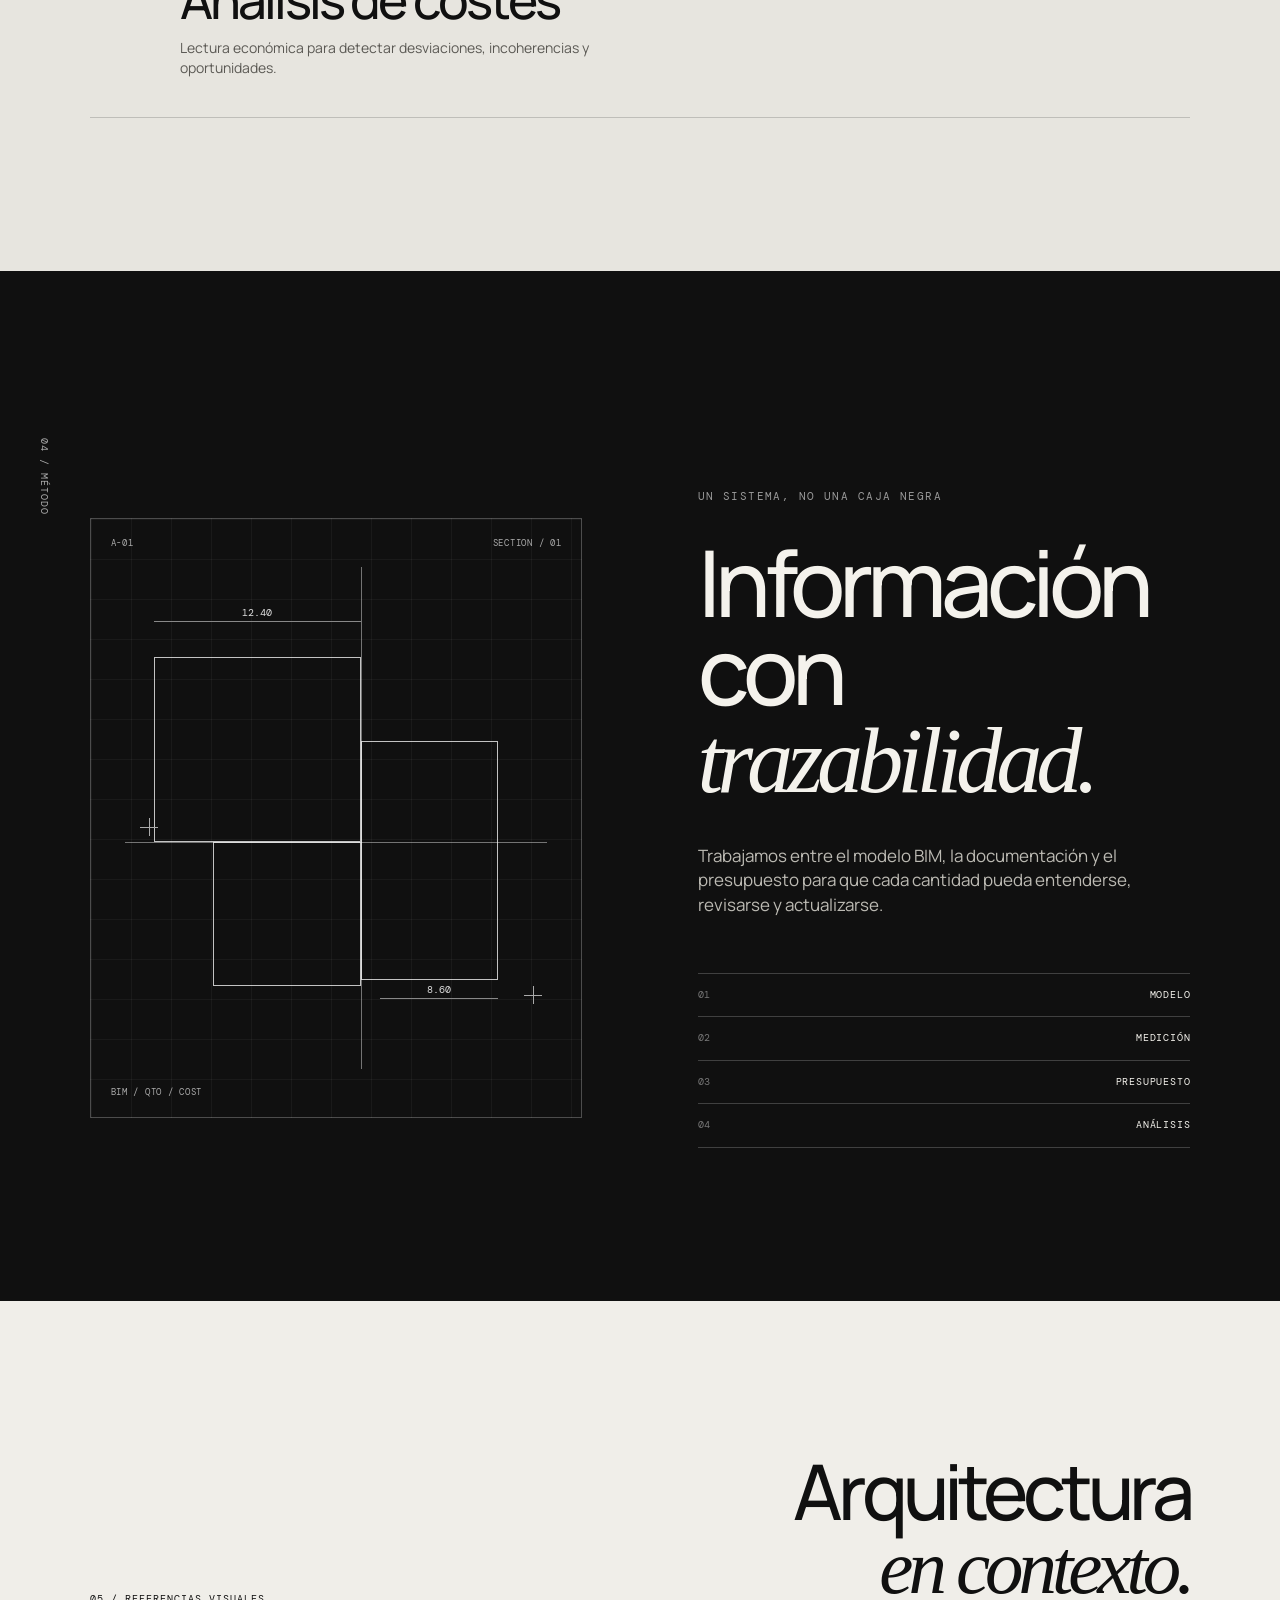
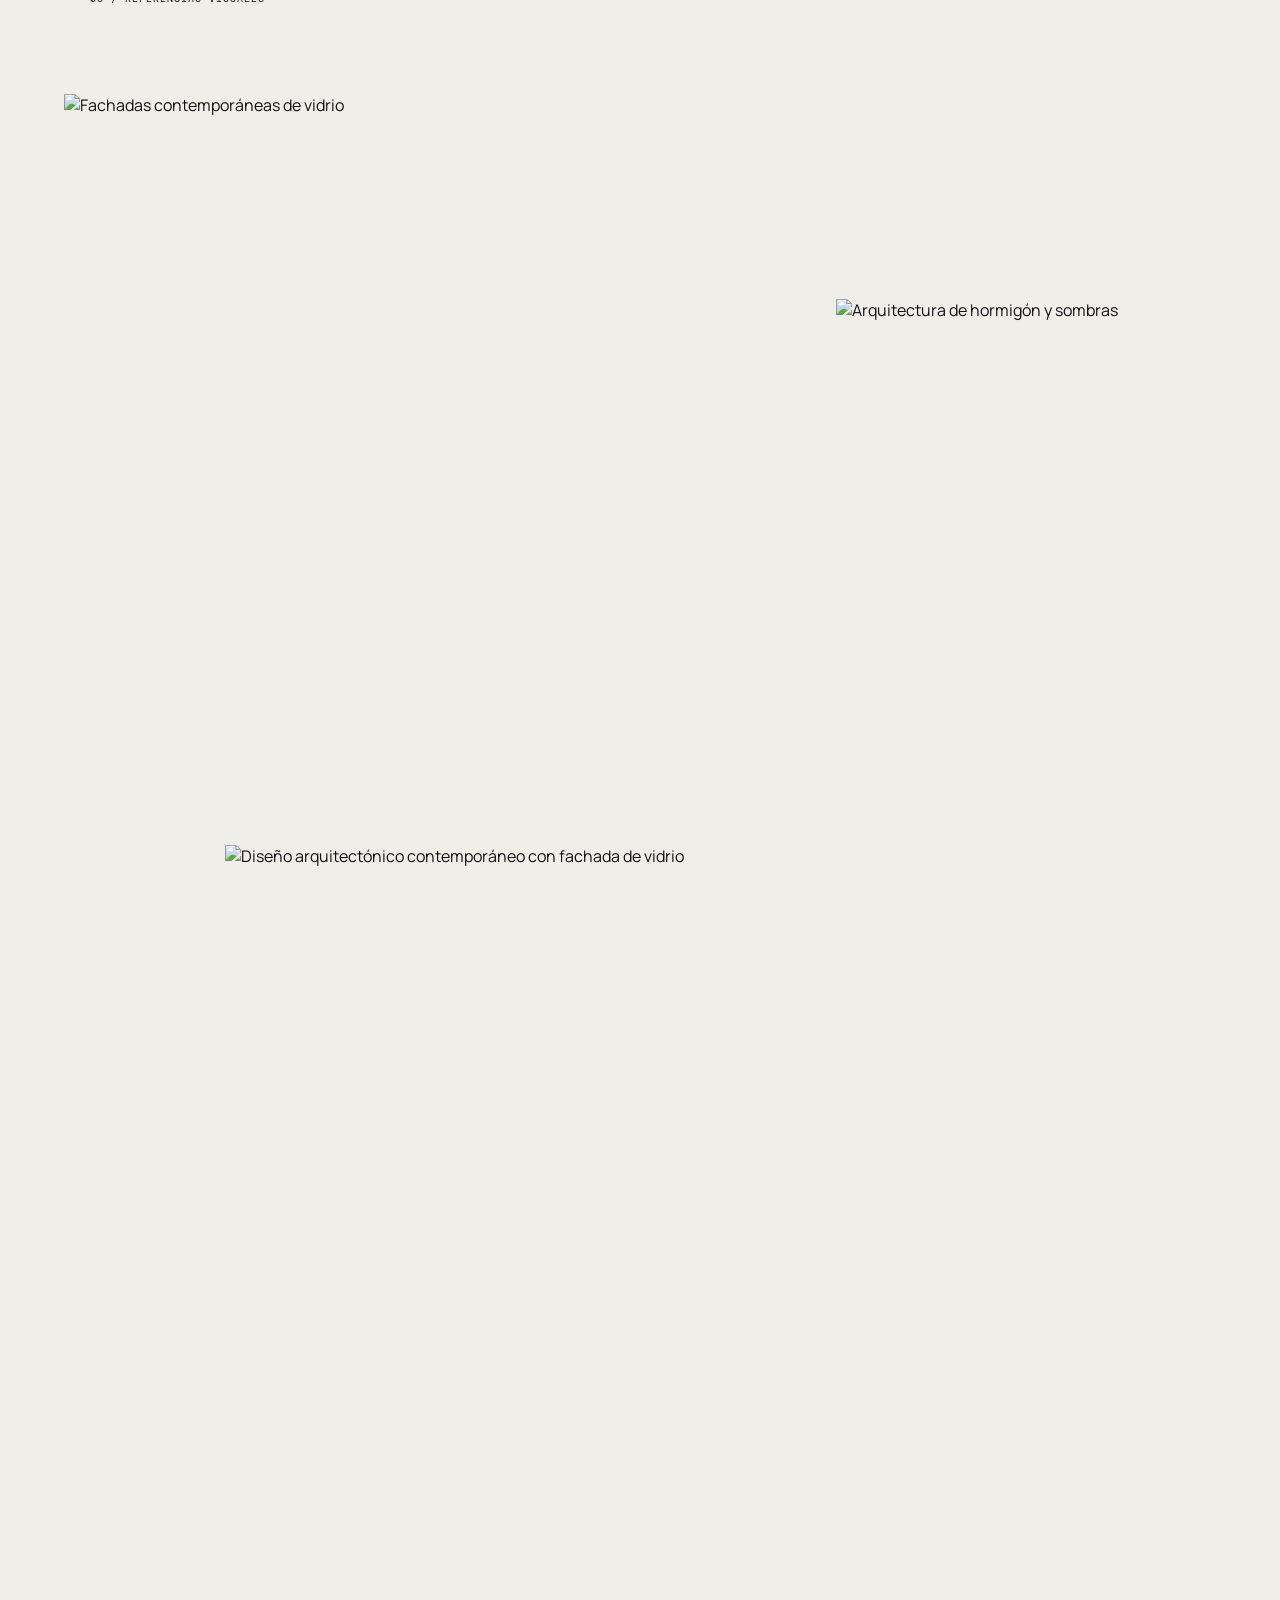
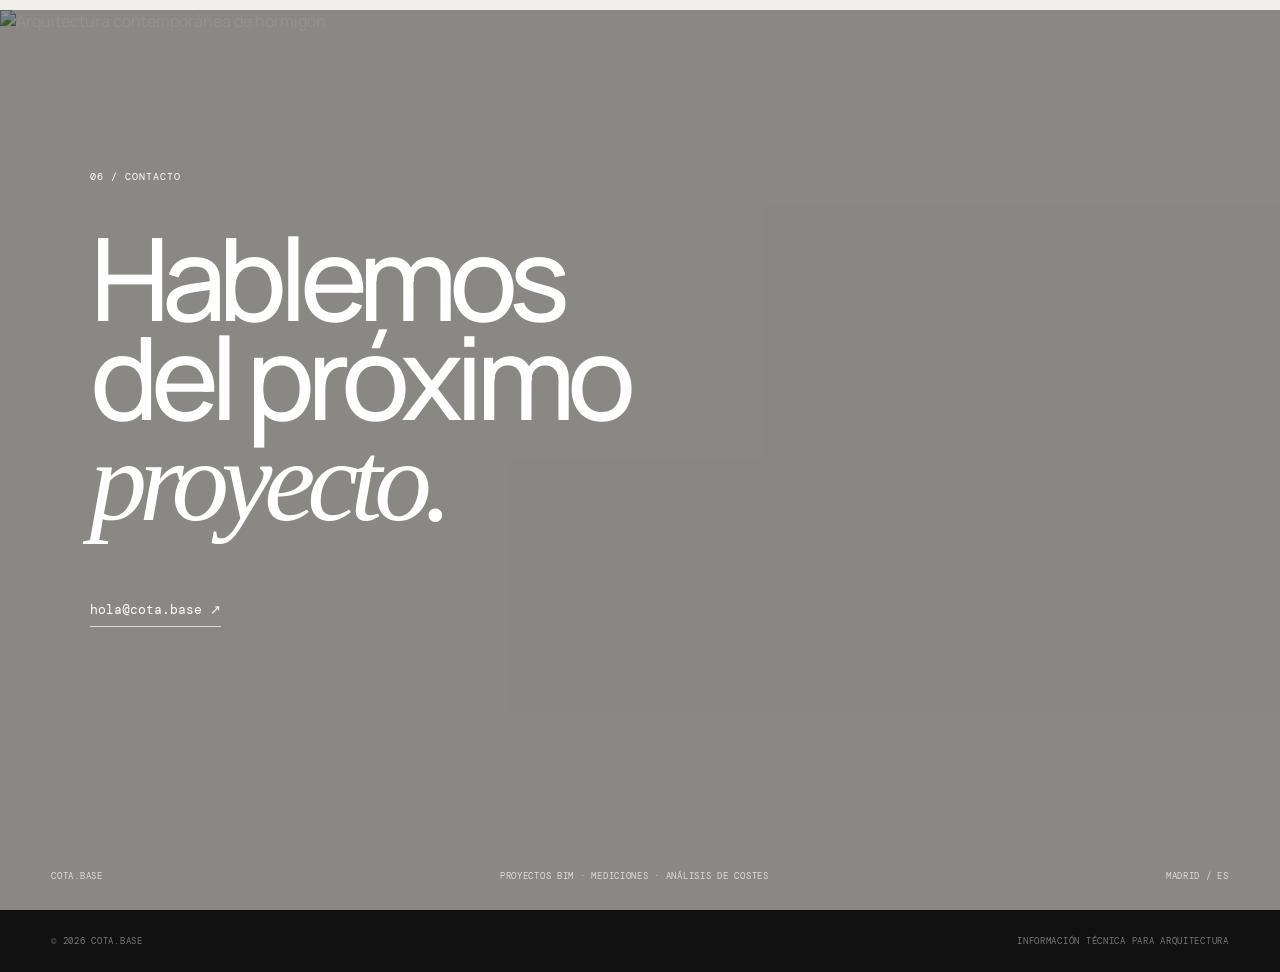
==== commit fbfd85a2: "Add files via upload" ====
--- a/index.html
+++ b/index.html
@@ -12,7 +12,7 @@
 </head>
 <body>
 <header class="site-header">
-<a class="brand" href="#top">COTA<span>.</span>BASE</a><div class="header-meta">MADRID / ES</div>
+<a class="brand" href="#top"><img src="logo-cota-base.png" alt="COTA.BASE"></a><div class="header-meta">MADRID / ES</div>
 <button class="menu-button" aria-label="Menú"><span></span><span></span></button>
 </header>
 
@@ -60,7 +60,7 @@
 </div></section>
 
 <section class="closing">
-<img src="https://images.pexels.com/photos/19138321/pexels-photo-19138321.jpeg?auto=compress&cs=tinysrgb&w=2400" alt="Arquitectura contemporánea de hormigón"><div class="closing-overlay"></div>
+<img src="https://images.pexels.com/photos/2220483/pexels-photo-2220483.jpeg?auto=compress&cs=tinysrgb&w=2400" alt="Arquitectura contemporánea de hormigón"><div class="closing-overlay"></div>
 <div class="closing-content"><span>06 / CONTACTO</span><h2>Hablemos<br>del próximo<br><em>proyecto.</em></h2><a href="mailto:hola@cota.base" class="contact-link">hola@cota.base ↗</a></div>
 <div class="closing-footer"><span>COTA.BASE</span><span>PROYECTOS BIM · MEDICIONES · ANÁLISIS DE COSTES</span><span>MADRID / ES</span></div>
 </section>
--- a/style.css
+++ b/style.css
@@ -1,7 +1,7 @@
 *{box-sizing:border-box;margin:0;padding:0}
 :root{--black:#101010;--off:#f0eee9;--line:rgba(16,16,16,.18)}
 html{scroll-behavior:smooth}body{background:var(--off);color:var(--black);font-family:Manrope,Arial,sans-serif;font-size:16px;line-height:1.45}img{display:block;width:100%;height:100%;object-fit:cover}a{color:inherit;text-decoration:none}
-.site-header{position:fixed;z-index:20;top:0;left:0;width:100%;height:76px;display:grid;grid-template-columns:1fr 1fr 1fr;align-items:center;padding:0 4vw;color:#fff;mix-blend-mode:difference}.brand{font-size:18px;font-weight:700;letter-spacing:-.05em}.brand span,h1 span{font-weight:400}.header-meta{text-align:center;font:11px "DM Mono",monospace;letter-spacing:.08em}.menu-button{justify-self:end;background:none;border:0;width:34px;height:28px;display:flex;flex-direction:column;justify-content:center;gap:7px;cursor:pointer}.menu-button span{display:block;width:27px;height:1px;background:#fff}
+.site-header{position:fixed;z-index:20;top:0;left:0;width:100%;height:76px;display:grid;grid-template-columns:1fr 1fr 1fr;align-items:center;padding:0 4vw;color:#fff;mix-blend-mode:difference}.brand{display:block;width:max-content;height:22px}.brand img{display:block;width:auto;height:22px;filter:invert(1)}.brand span,h1 span{font-weight:400}.header-meta{text-align:center;font:11px "DM Mono",monospace;letter-spacing:.08em}.menu-button{justify-self:end;background:none;border:0;width:34px;height:28px;display:flex;flex-direction:column;justify-content:center;gap:7px;cursor:pointer}.menu-button span{display:block;width:27px;height:1px;background:#fff}
 .hero{height:100vh;min-height:680px;position:relative;overflow:hidden;background:#222;color:#fff}.hero-image{position:absolute;inset:0;background:url("https://images.pexels.com/photos/13681731/pexels-photo-13681731.jpeg?auto=compress&cs=tinysrgb&w=2400") center/cover}.hero-shade{position:absolute;inset:0;background:linear-gradient(180deg,rgba(0,0,0,.15),rgba(0,0,0,.5))}.hero-grid{position:absolute;inset:0;background-image:linear-gradient(rgba(255,255,255,.08) 1px,transparent 1px),linear-gradient(90deg,rgba(255,255,255,.08) 1px,transparent 1px);background-size:25vw 25vh;opacity:.22}.hero-content{position:absolute;left:7vw;right:7vw;bottom:15vh}.eyebrow,.kicker{font:11px "DM Mono",monospace;letter-spacing:.13em}.eyebrow{color:rgba(255,255,255,.8);margin-bottom:24px}.hero h1{font-size:clamp(70px,15vw,230px);line-height:.8;letter-spacing:-.075em;font-weight:600}.hero-intro{max-width:430px;margin:38px 0 0 1vw;font-size:clamp(16px,1.5vw,22px);line-height:1.35}.hero-bottom{position:absolute;bottom:28px;left:4vw;right:4vw;display:flex;justify-content:space-between;font:10px "DM Mono",monospace;letter-spacing:.1em}.coordinates{position:absolute;right:4vw;top:50%;writing-mode:vertical-rl;font:9px "DM Mono",monospace;opacity:.75}
 .section{padding:12vw 7vw;position:relative}.section-index{position:absolute;left:3vw;top:13vw;font:10px "DM Mono",monospace;letter-spacing:.1em;writing-mode:vertical-rl}.statement{min-height:92vh;display:flex;align-items:center}.statement-copy{width:100%;max-width:1120px;margin:auto}.kicker{margin-bottom:36px;color:#555}.statement h2,.technical h2,.projects-head h2{font-size:clamp(48px,7.2vw,110px);line-height:.95;letter-spacing:-.065em;font-weight:500}em{font-family:Georgia,"Times New Roman",serif;font-weight:400}.statement-detail{display:flex;align-items:flex-start;gap:40px;max-width:650px;margin:75px 0 0 auto;padding-top:25px;border-top:1px solid var(--line)}.statement-detail p{font-size:17px;max-width:520px}.statement-detail span{font:11px "DM Mono",monospace}
 .image-break{height:92vh;min-height:620px;position:relative;color:#fff;overflow:hidden}.image-break:after{content:"";position:absolute;inset:0;background:linear-gradient(180deg,transparent 40%,rgba(0,0,0,.6))}.image-break img,.project img{transition:transform 1.2s ease}.image-break:hover img,.project:hover img{transform:scale(1.025)}.image-caption{position:absolute;z-index:2;left:6vw;right:6vw;bottom:7vw;display:grid;grid-template-columns:1fr 2fr 1fr;align-items:end;gap:30px}.image-caption span{font:10px "DM Mono",monospace;letter-spacing:.1em}.image-caption span:last-child{text-align:right}.image-caption strong{font-size:clamp(48px,7vw,105px);line-height:.84;letter-spacing:-.065em;font-weight:500}
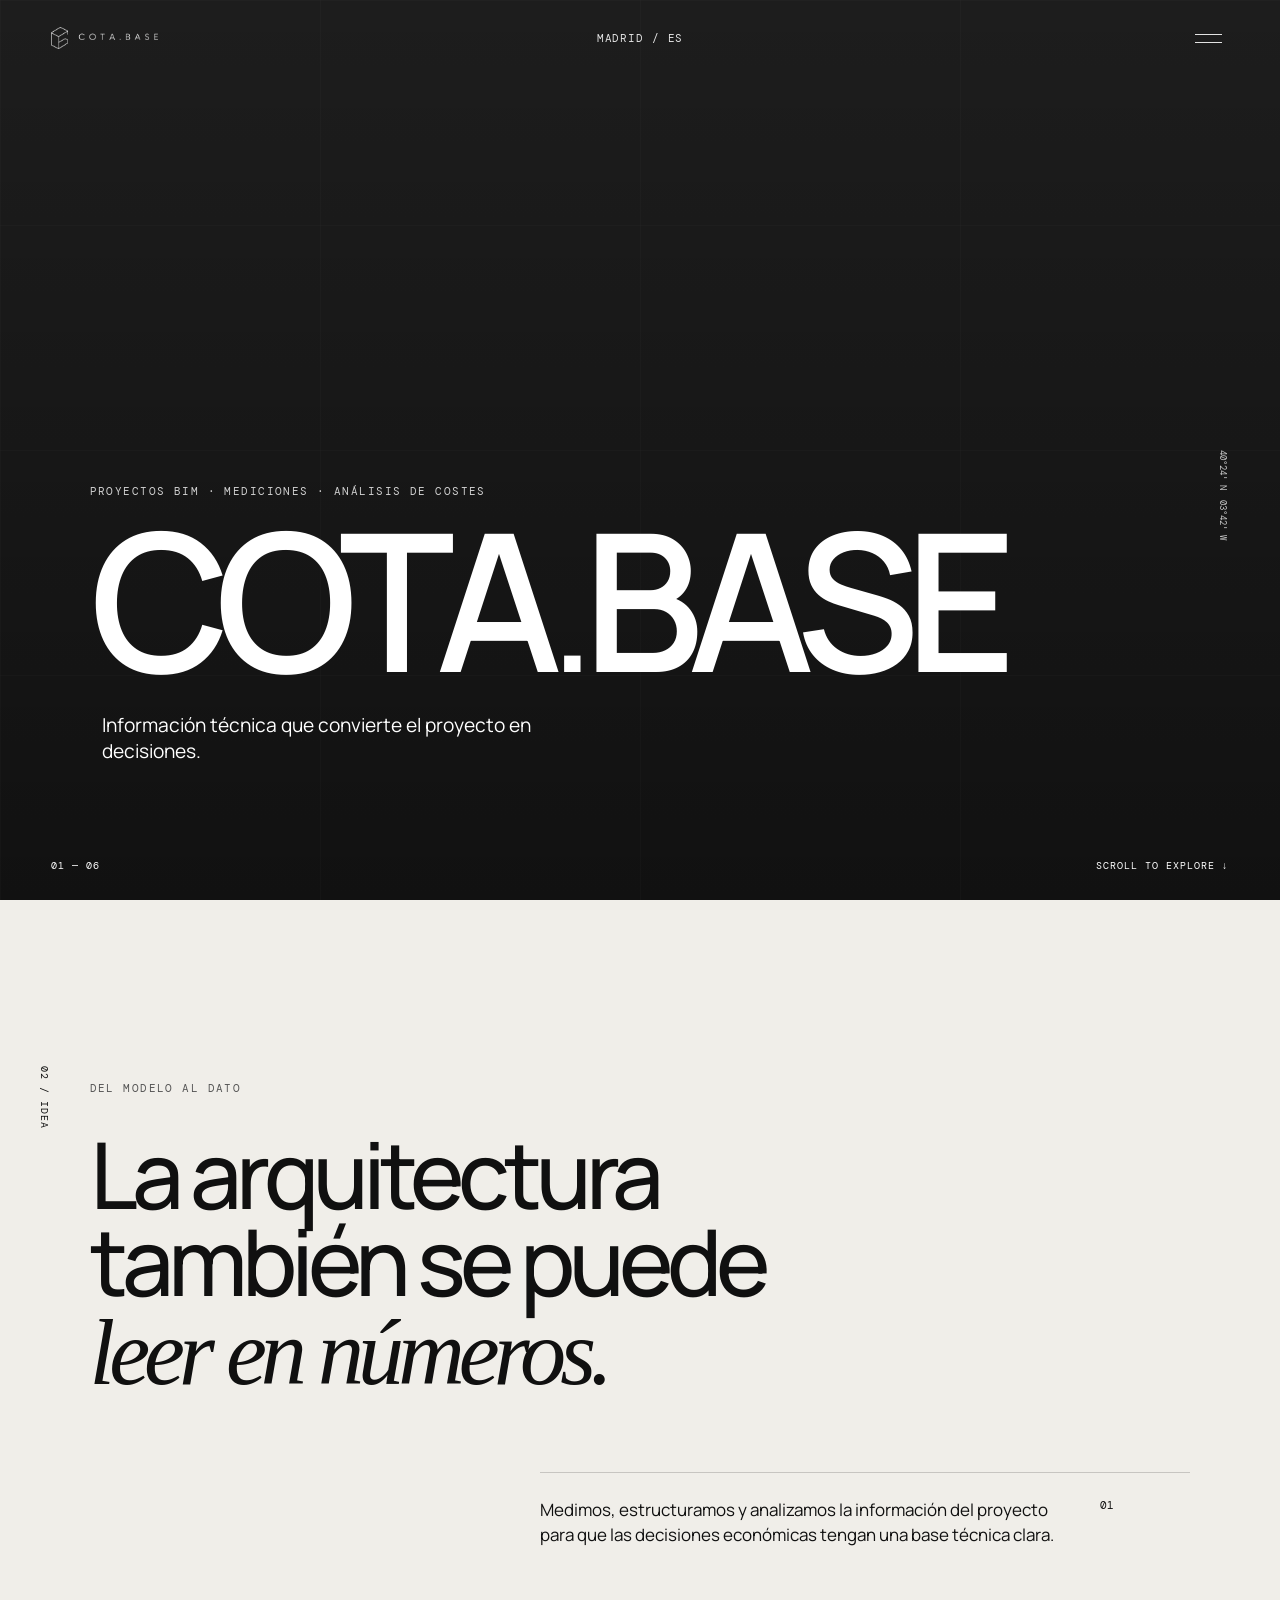
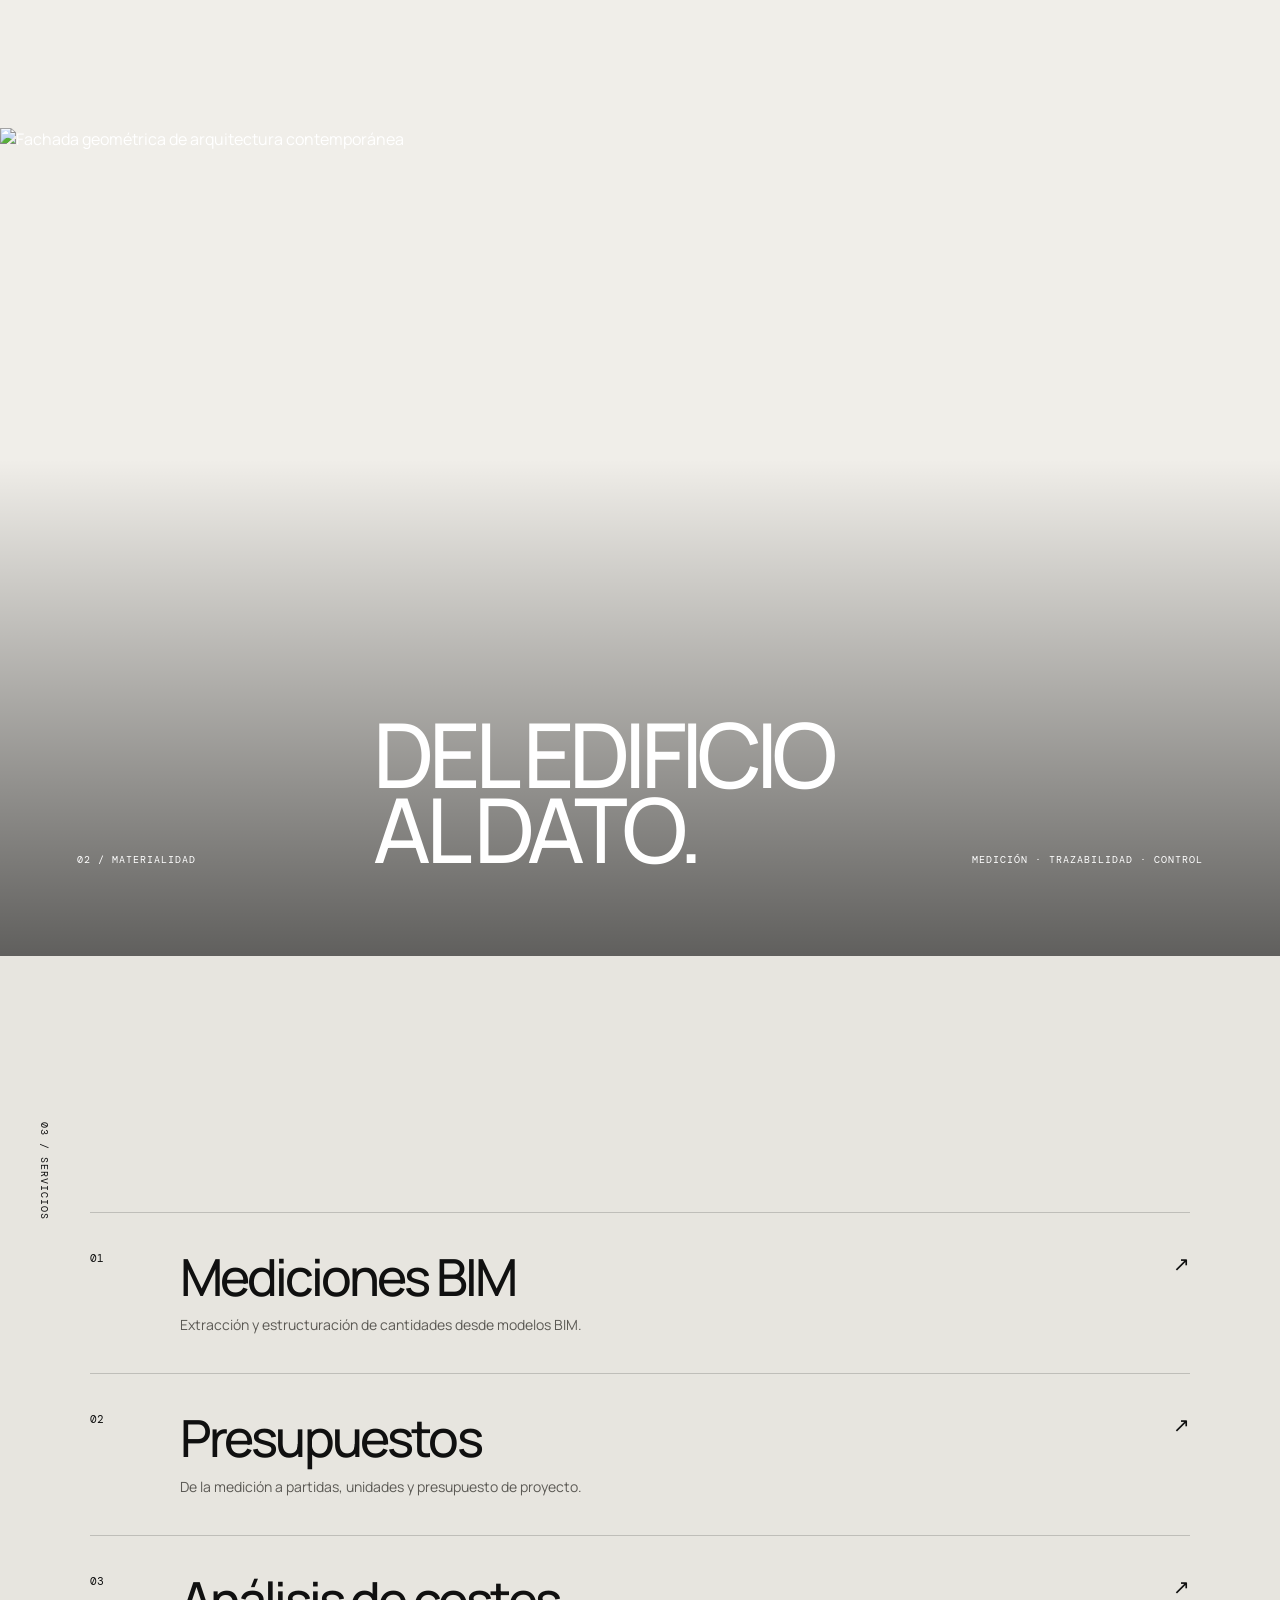
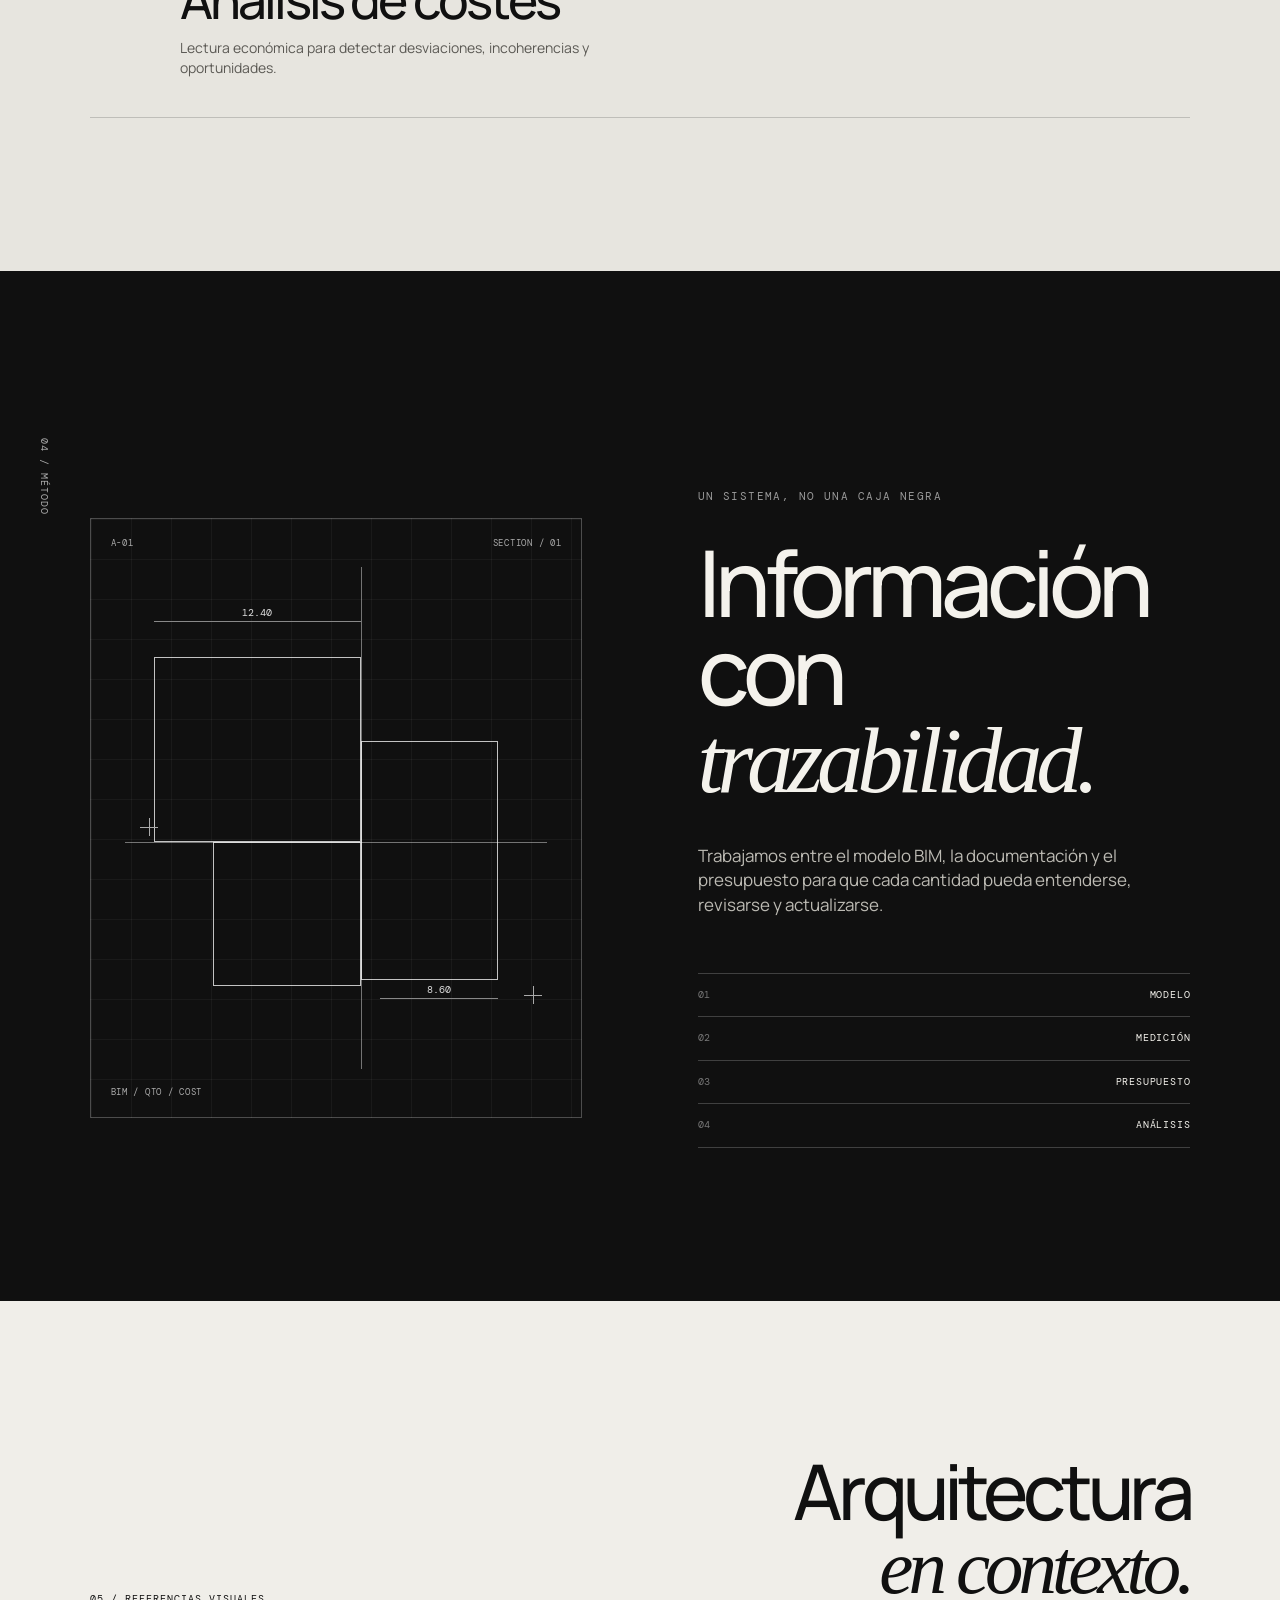
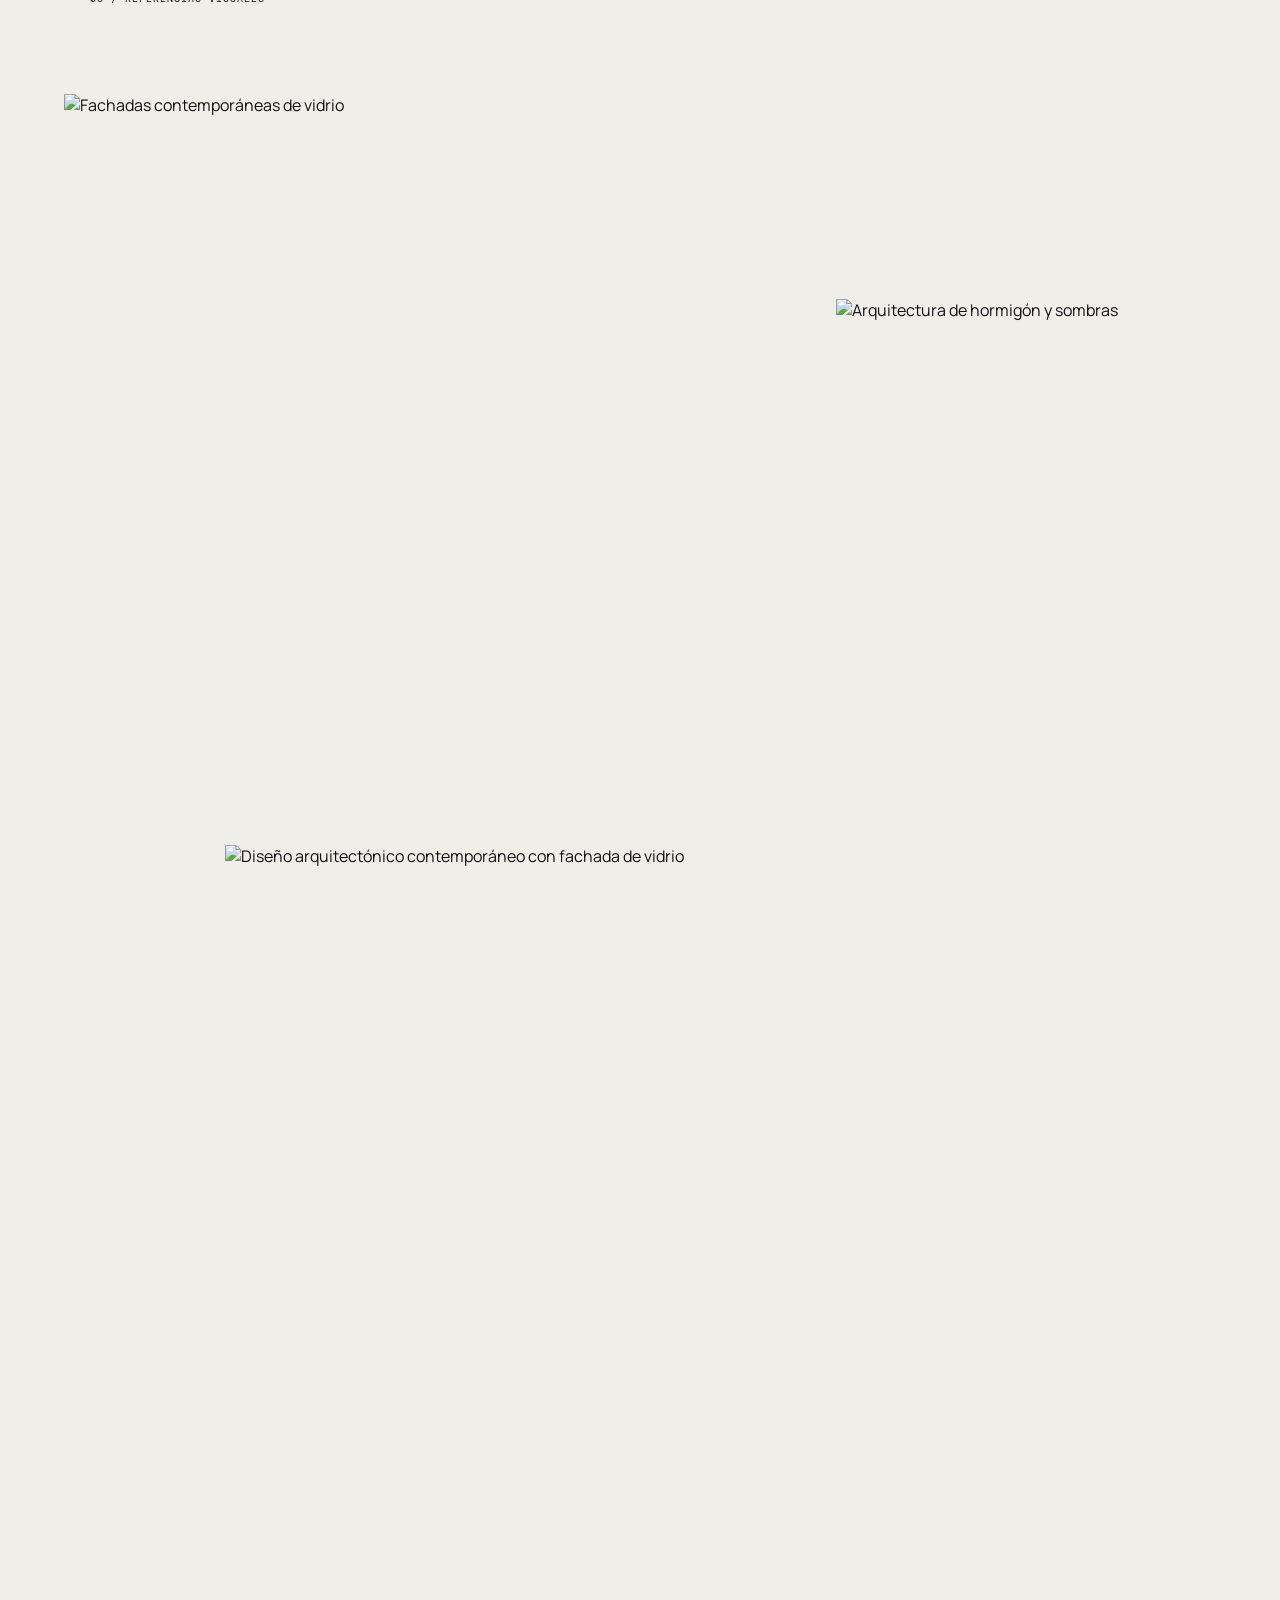
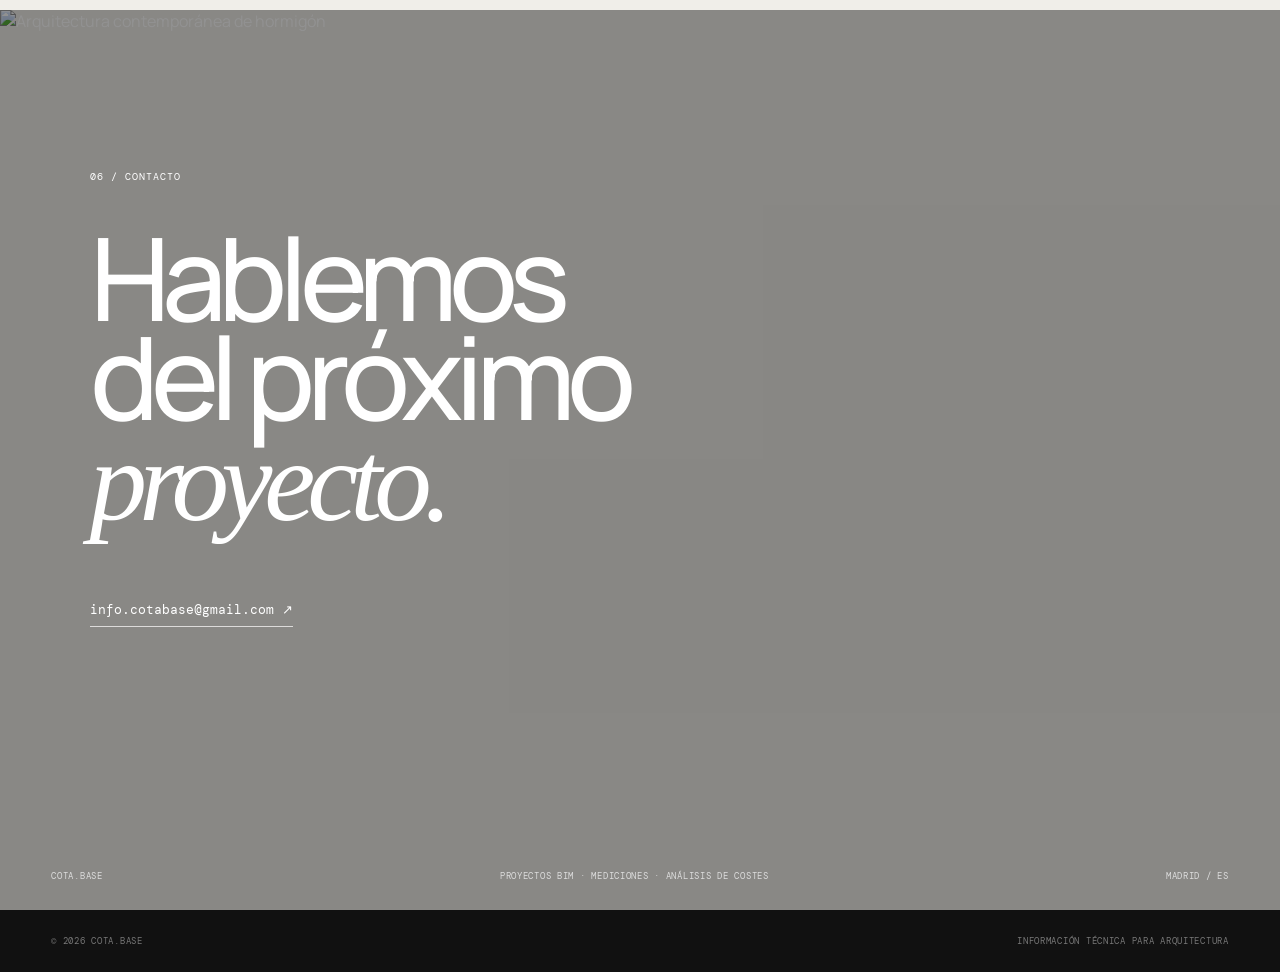
==== commit 935bbf88: "Add files via upload" ====
--- a/index.html
+++ b/index.html
@@ -61,7 +61,7 @@
 
 <section class="closing">
 <img src="https://images.pexels.com/photos/2220483/pexels-photo-2220483.jpeg?auto=compress&cs=tinysrgb&w=2400" alt="Arquitectura contemporánea de hormigón"><div class="closing-overlay"></div>
-<div class="closing-content"><span>06 / CONTACTO</span><h2>Hablemos<br>del próximo<br><em>proyecto.</em></h2><a href="mailto:hola@cota.base" class="contact-link">hola@cota.base ↗</a></div>
+<div class="closing-content"><span>06 / CONTACTO</span><h2>Hablemos<br>del próximo<br><em>proyecto.</em></h2><a href="mailto:info.cotabase@gmail.com" class="contact-link">info.cotabase@gmail.com ↗</a></div>
 <div class="closing-footer"><span>COTA.BASE</span><span>PROYECTOS BIM · MEDICIONES · ANÁLISIS DE COSTES</span><span>MADRID / ES</span></div>
 </section>
 </main>
